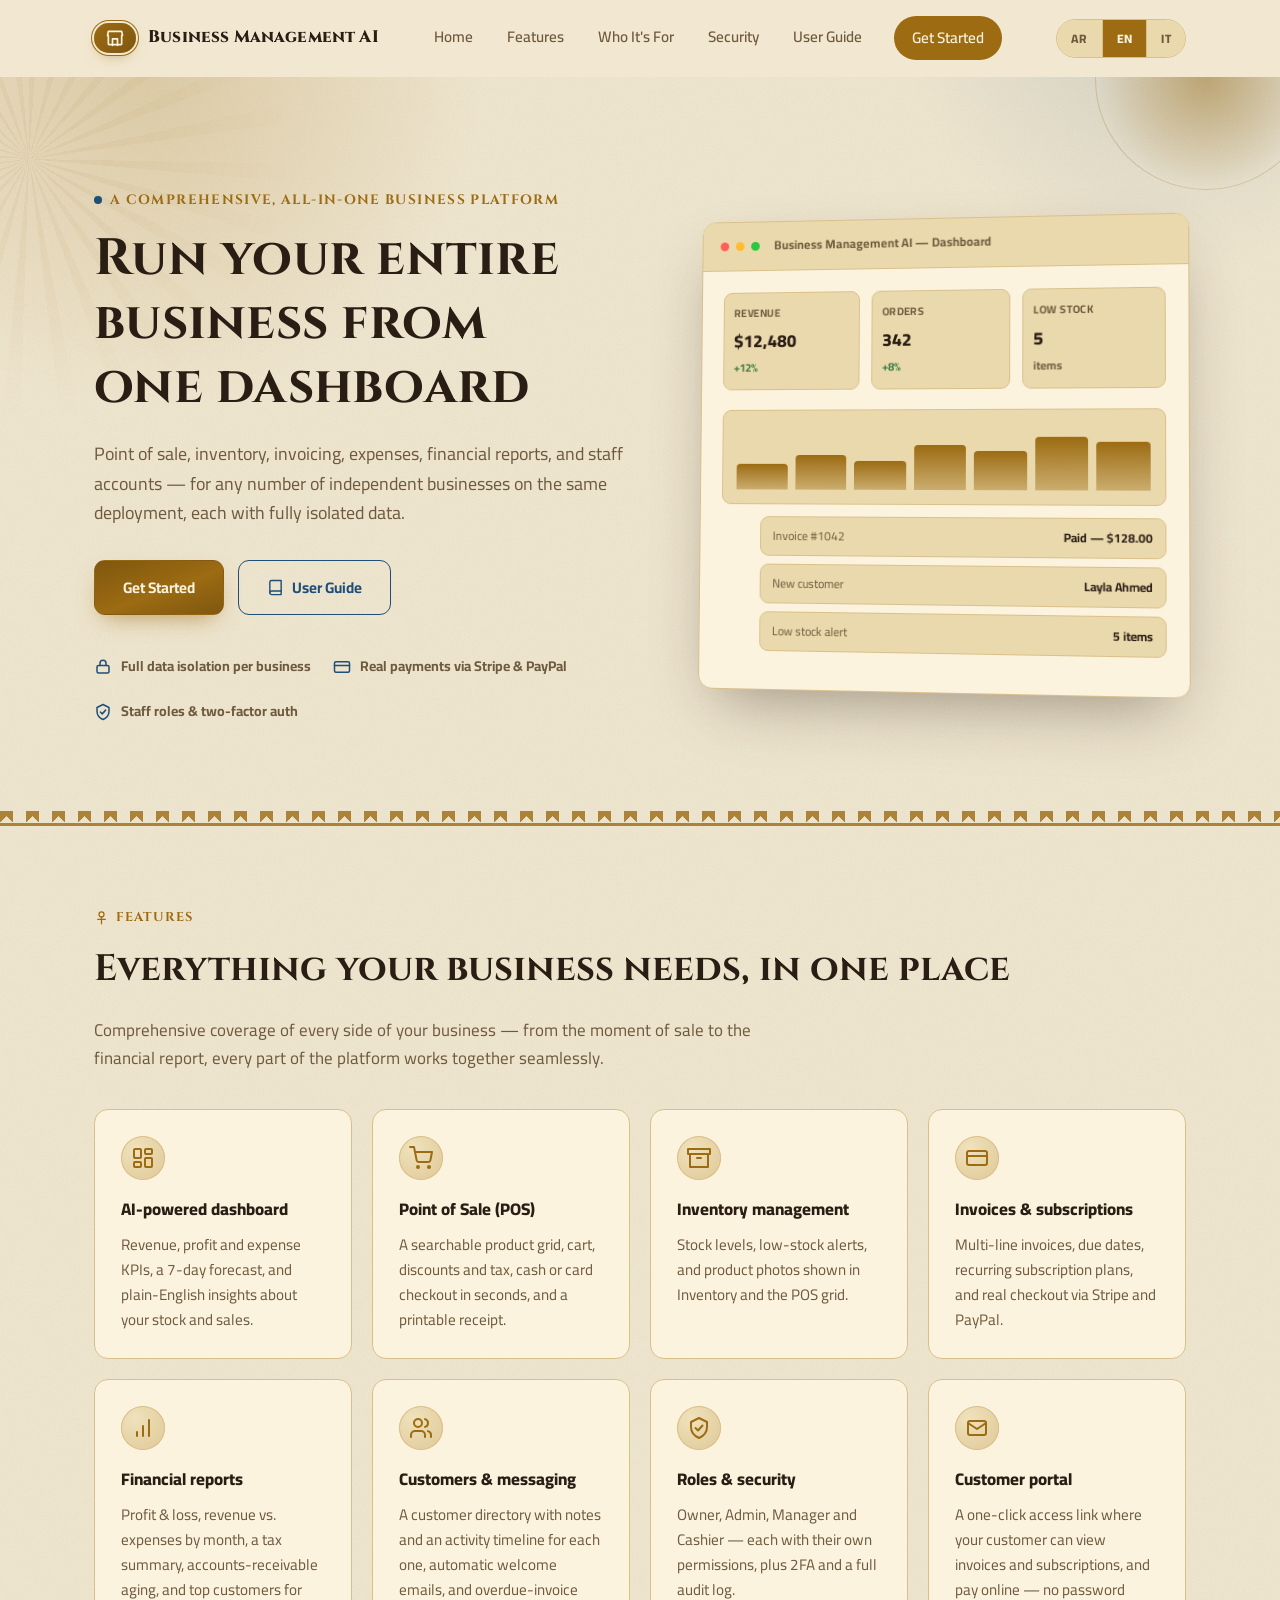
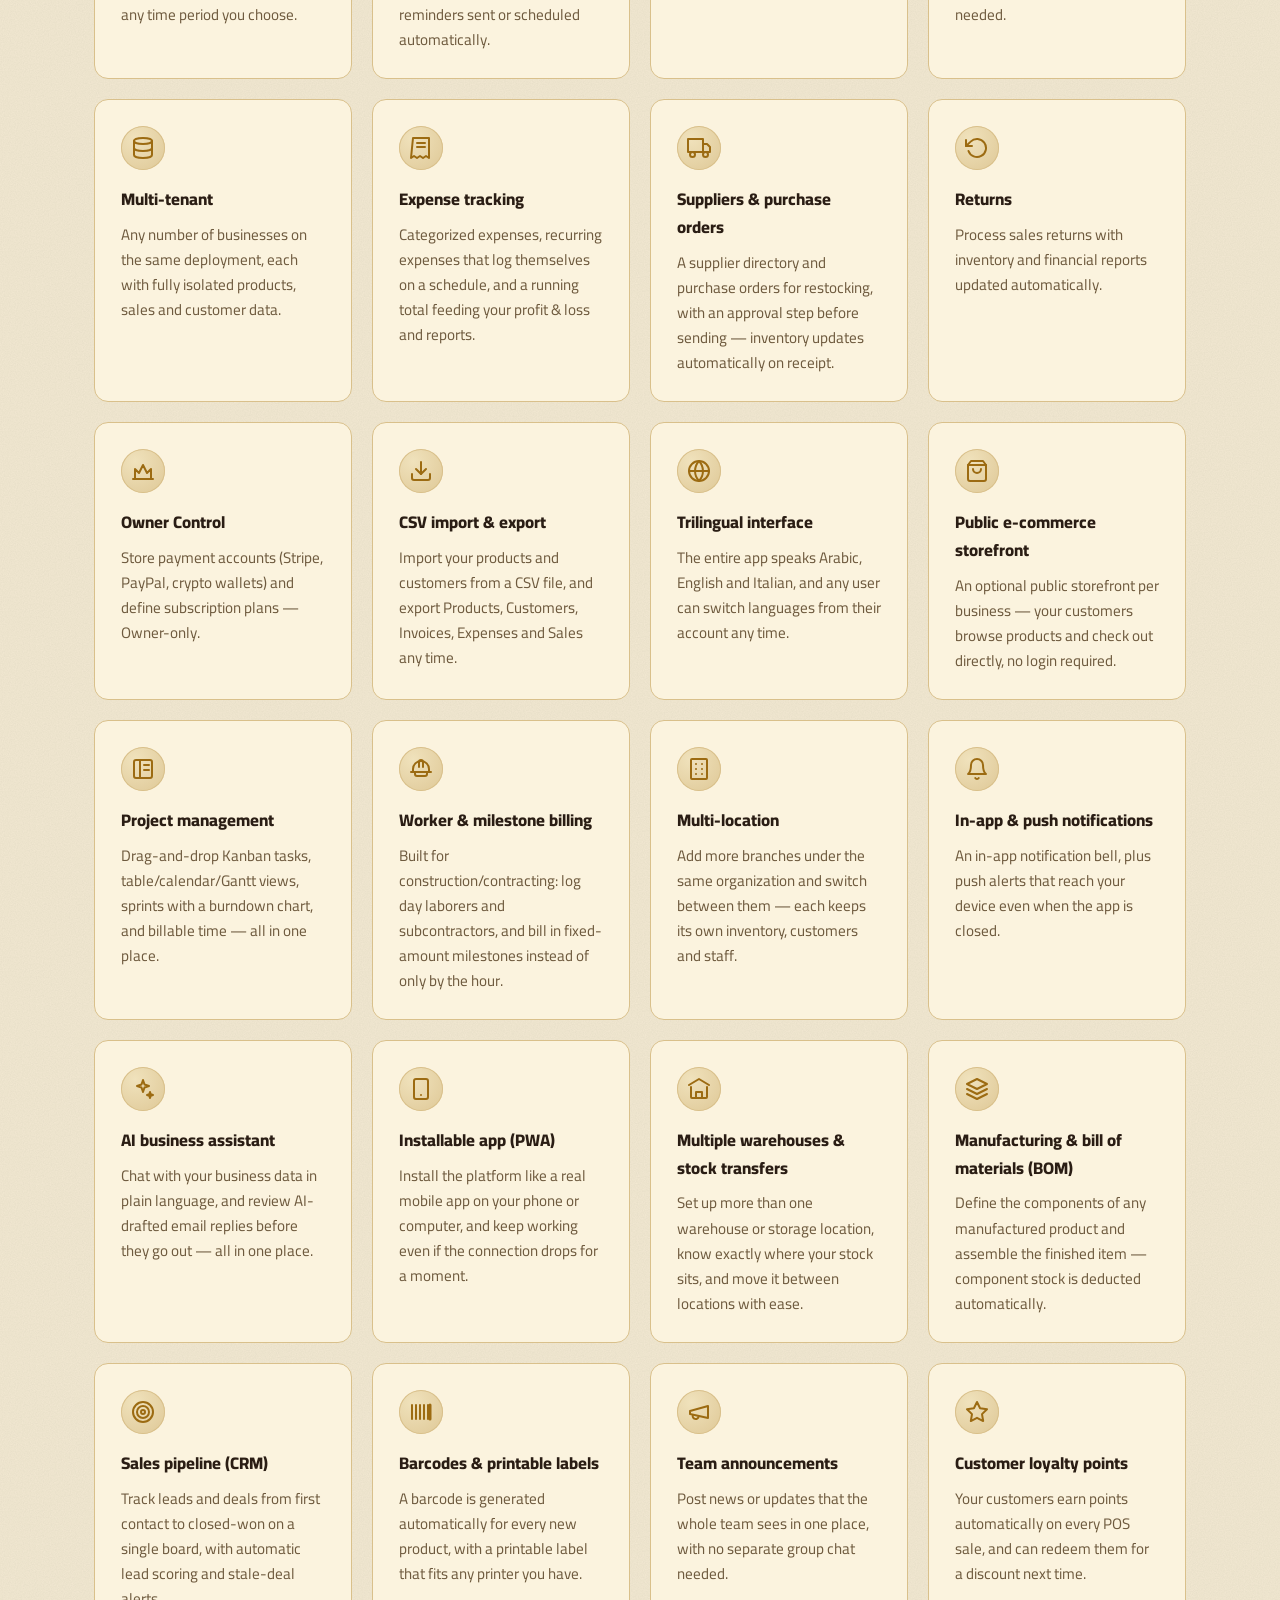
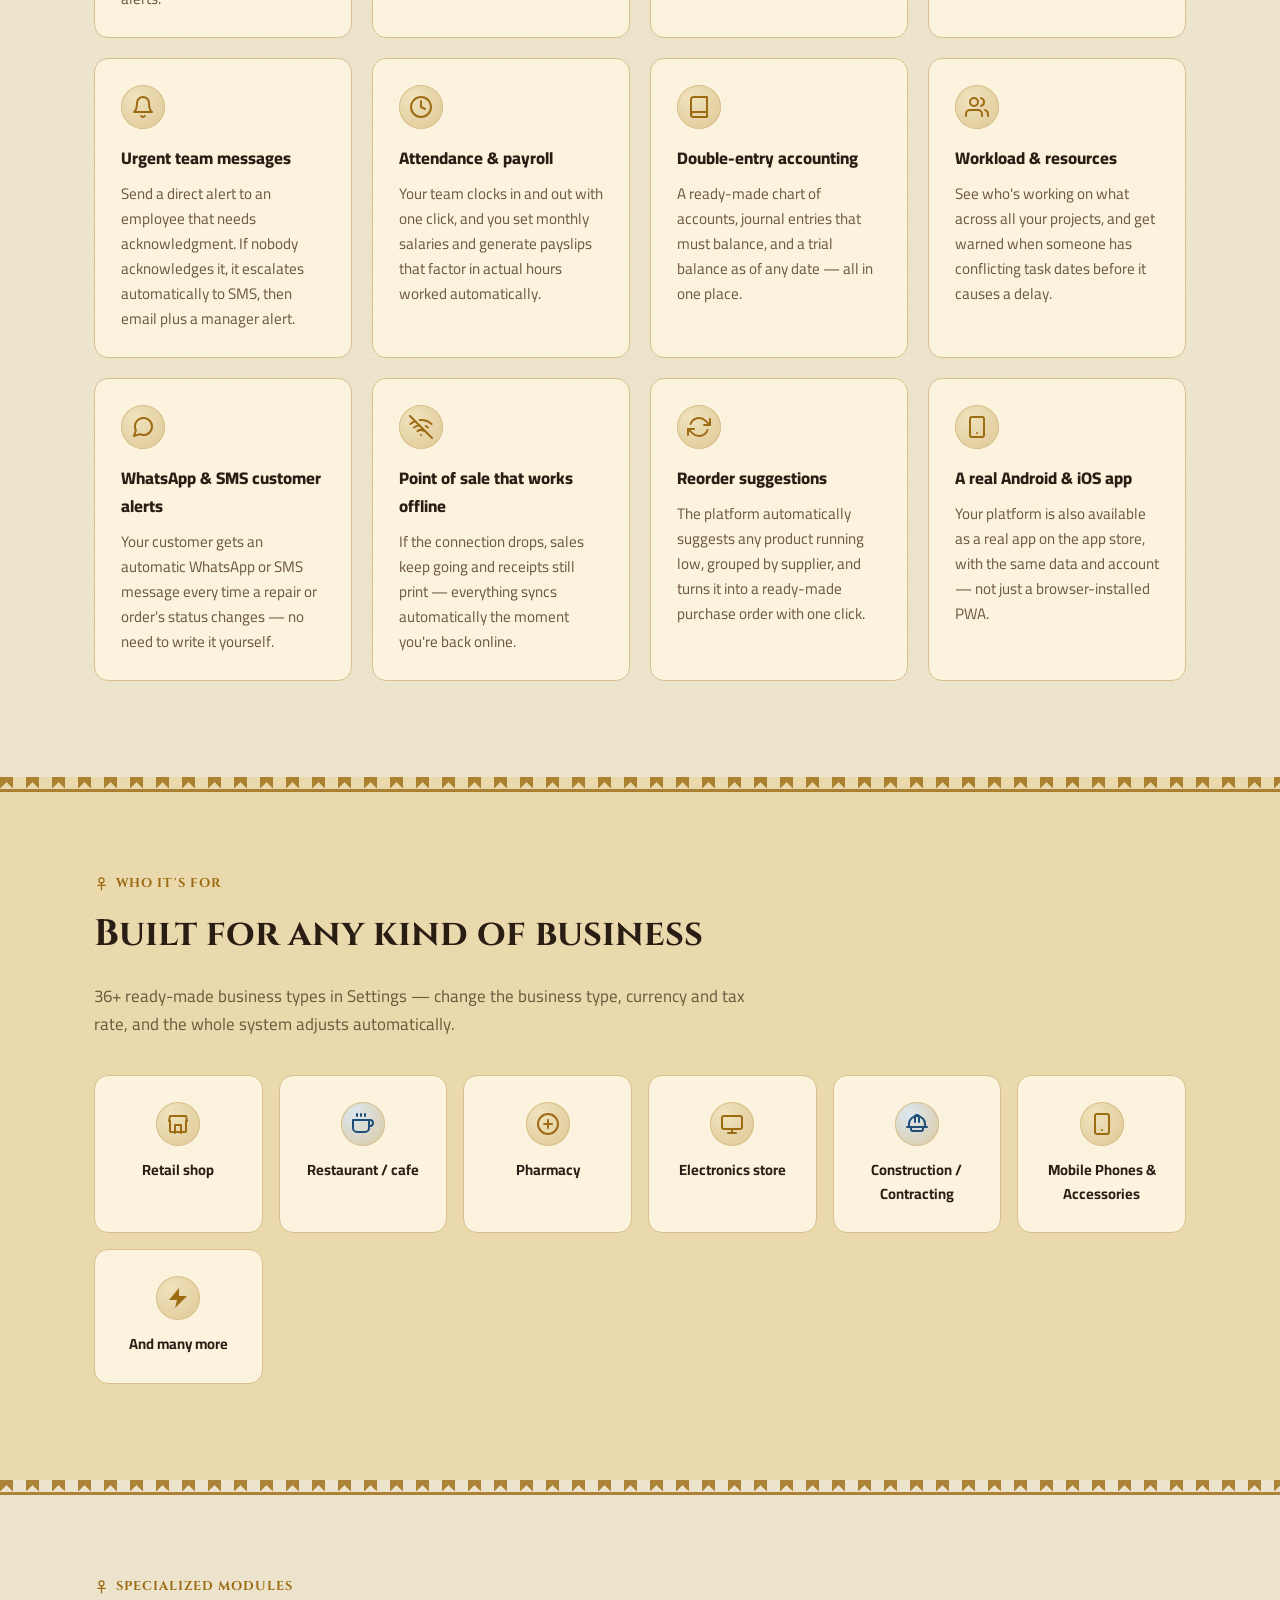
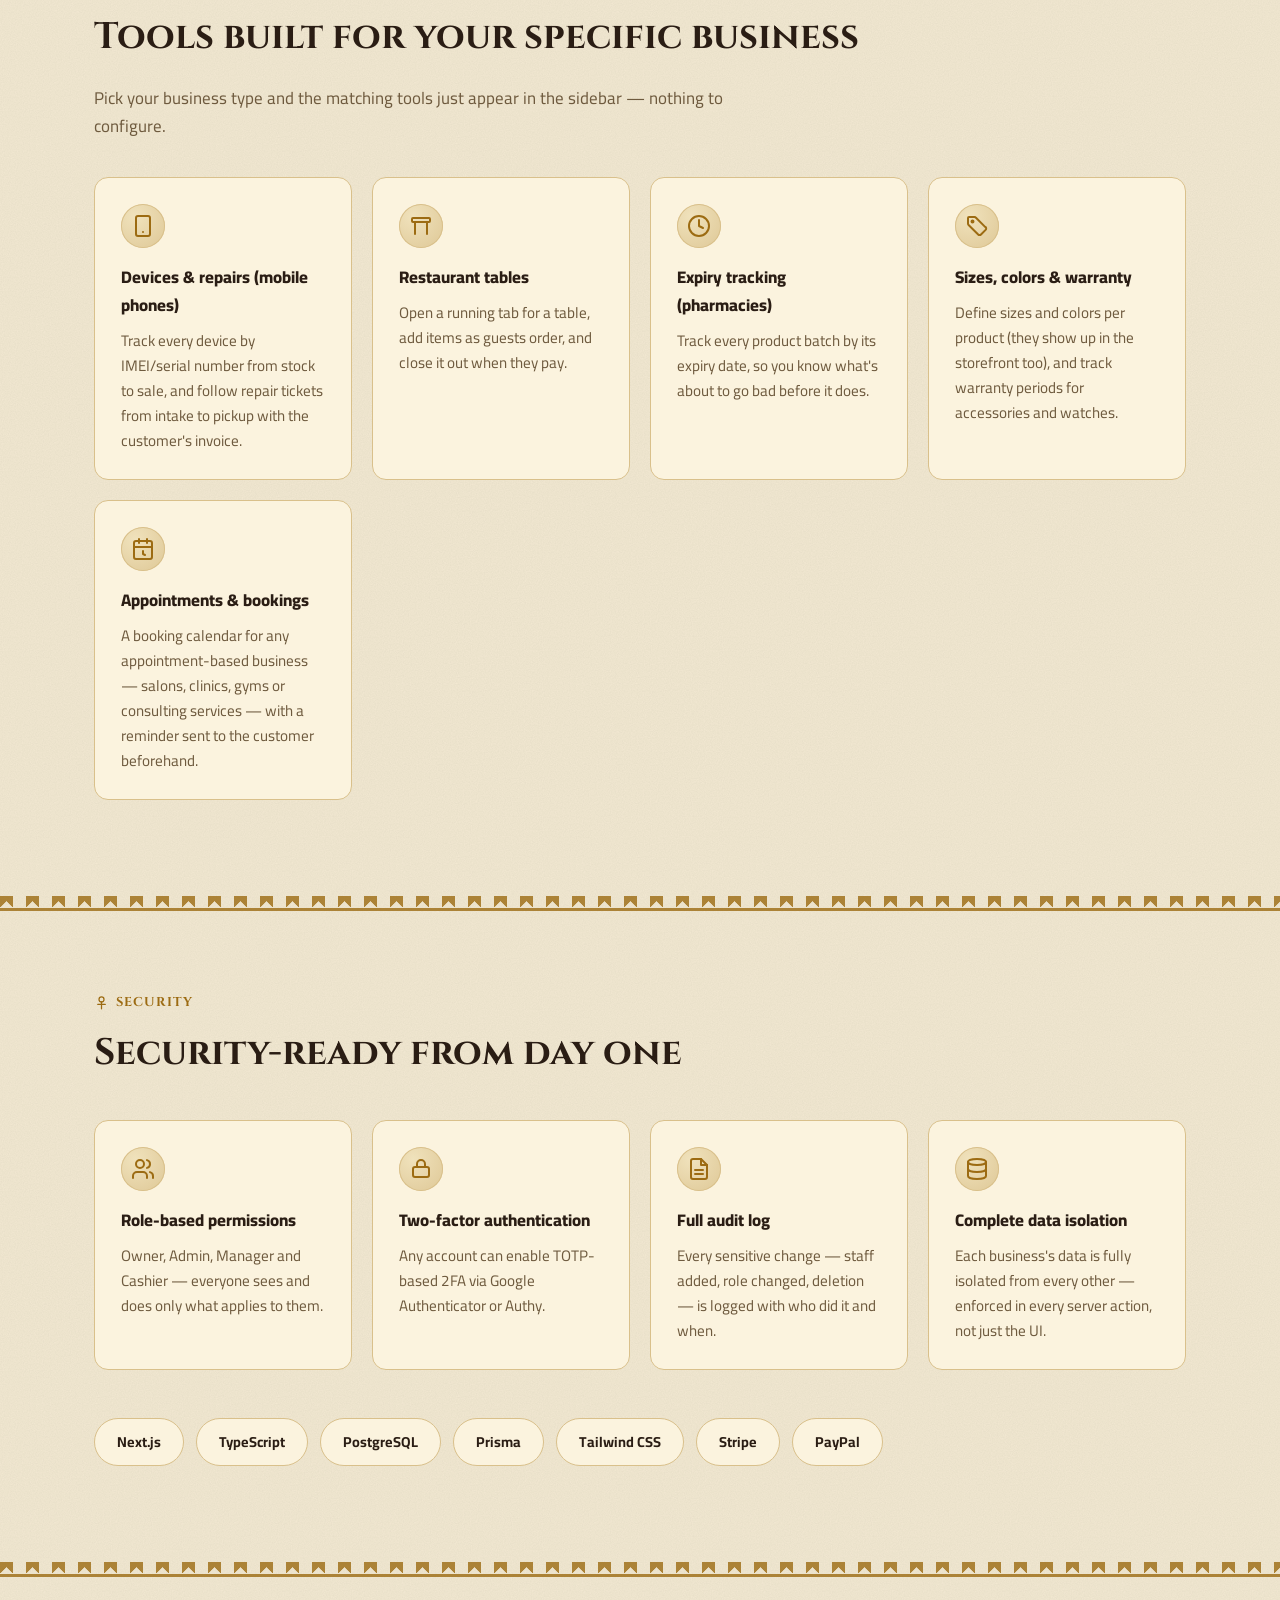
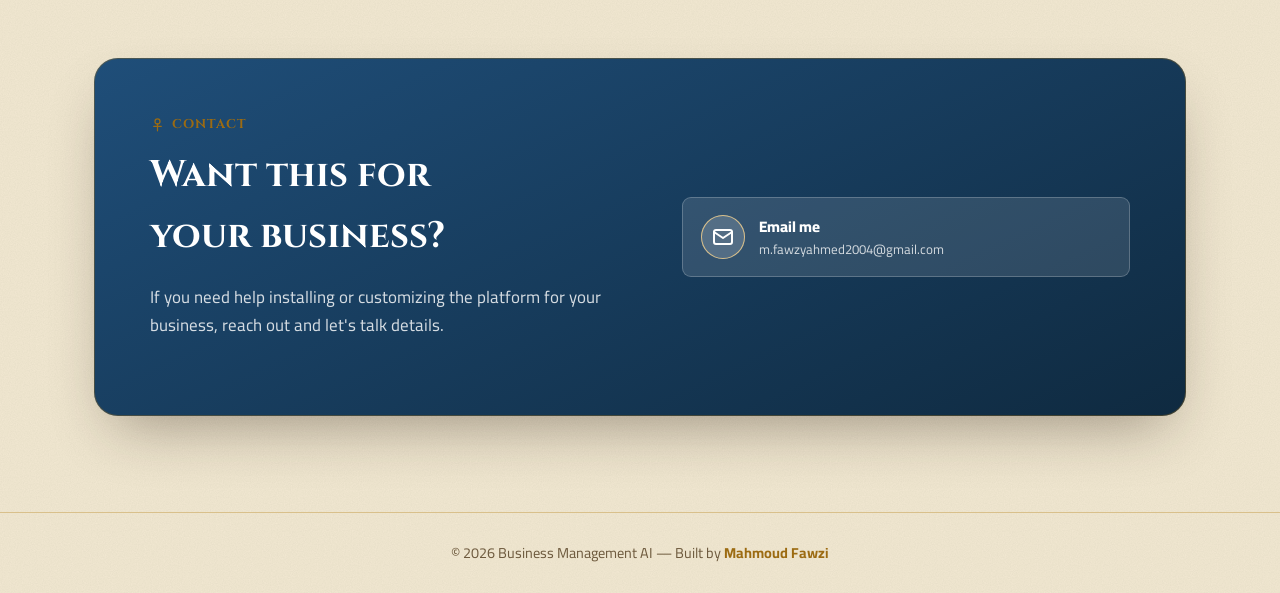
==== business-management-ai-website/index.html @ bcc63d3a "Add full portfolio site Personal job-application portfolio (bilingual AR/EN) with hero, about, educa" ====
<!DOCTYPE html>
<html lang="ar" dir="rtl">
<head>
<meta charset="UTF-8" />
<meta name="viewport" content="width=device-width, initial-scale=1.0" />
<title>Business Management AI — One Platform to Run Your Business</title>
<meta name="description" content="Business Management AI — a multi-tenant platform for small businesses and shops: point of sale, inventory, invoicing, expenses, reports, staff roles, and an AI-generated insights dashboard." />
<meta property="og:title" content="Business Management AI" />
<meta property="og:description" content="One platform to run your entire business — POS, inventory, invoicing, reports and AI insights." />
<meta property="og:type" content="website" />
<link rel="icon" href="data:image/svg+xml,%3Csvg xmlns='http://www.w3.org/2000/svg' viewBox='0 0 100 100'%3E%3Crect width='100' height='100' fill='%23F3E9D2'/%3E%3Ccircle cx='70' cy='26' r='11' fill='%23E6C158'/%3E%3Cpolygon points='50,22 88,82 12,82' fill='%232A1D14'/%3E%3Cpolygon points='50,22 66,82 34,82' fill='none' stroke='%23E6C158' stroke-width='3'/%3E%3C/svg%3E" />
<link rel="preconnect" href="https://fonts.googleapis.com" />
<link rel="preconnect" href="https://fonts.gstatic.com" crossorigin />
<link href="https://fonts.googleapis.com/css2?family=Cairo:wght@400;500;600;700;800;900&family=Cinzel:wght@400;500;600;700;800;900&family=Reem+Kufi:wght@400;500;600;700&display=swap" rel="stylesheet" />
<link rel="stylesheet" href="css/style.css" />
</head>
<body>

<header class="site-header" id="siteHeader">
  <div class="container header-inner">
    <a href="#home" class="brand">
      <span class="brand-mark">
        <svg viewBox="0 0 24 24" fill="none" stroke="currentColor" stroke-width="2" stroke-linecap="round" stroke-linejoin="round" style="width:20px;height:20px"><path d="M3 9l1-5h16l1 5"></path><path d="M4 9v10a1 1 0 0 0 1 1h14a1 1 0 0 0 1-1V9"></path><path d="M9 21V13h6v8"></path></svg>
      </span>
      <span class="brand-name">Business Management AI</span>
    </a>

    <nav class="main-nav" id="mainNav">
      <a href="#home" data-i18n="navHome">الرئيسية</a>
      <a href="#features" data-i18n="navFeatures">المميزات</a>
      <a href="#business-types" data-i18n="navTypes">لمين المنصة</a>
      <a href="#security" data-i18n="navSecurity">الأمان</a>
      <a href="guide.html" data-i18n="navGuide">دليل الاستخدام</a>
      <a href="#contact" class="nav-cta" data-i18n="navGetStarted">ابدأ الآن</a>
    </nav>

    <div class="header-actions">
      <div class="lang-switch" id="langSwitch">
        <button class="lang-btn" data-lang="ar" type="button">AR</button>
        <button class="lang-btn" data-lang="en" type="button">EN</button>
        <button class="lang-btn" data-lang="it" type="button">IT</button>
      </div>
      <button class="nav-toggle" id="navToggle" type="button" aria-label="Toggle menu" aria-expanded="false">
        <span></span><span></span><span></span>
      </button>
    </div>
  </div>
</header>

<main id="home">

  <section class="hero">
    <div class="hero-glow" aria-hidden="true"></div>
    <div class="container hero-inner">
      <div class="hero-text">
        <p class="eyebrow" data-i18n="heroEyebrow">منصة متكاملة لإدارة الأعمال</p>
        <h1 data-i18n="heroTitle">شغّل عملك بالكامل من لوحة تحكم واحدة</h1>
        <p class="hero-sub" data-i18n="heroSub">
          نقاط بيع، مخزون، فواتير، مصروفات، تقارير مالية، وحسابات موظفين — لأي عدد من الأعمال المستقلة على نفس
          النظام، وكل عمل بياناته معزولة تمامًا عن غيره.
        </p>
        <div class="hero-cta">
          <a href="#contact" class="btn btn-primary" data-i18n="heroCtaStart">ابدأ الآن</a>
          <a href="guide.html" class="btn btn-outline">
            <span class="btn-icon"><svg viewBox="0 0 24 24" fill="none" stroke="currentColor" stroke-width="2" stroke-linecap="round" stroke-linejoin="round"><path d="M4 19.5A2.5 2.5 0 0 1 6.5 17H20"></path><path d="M6.5 2H20v20H6.5A2.5 2.5 0 0 1 4 19.5v-15A2.5 2.5 0 0 1 6.5 2z"></path></svg></span>
            <span data-i18n="heroCtaGuide">دليل الاستخدام</span>
          </a>
        </div>

        <ul class="trust-row">
          <li>
            <span class="trust-icon">
              <svg viewBox="0 0 24 24" fill="none" stroke="currentColor" stroke-width="2" stroke-linecap="round" stroke-linejoin="round"><rect x="4" y="10" width="16" height="10" rx="2"></rect><path d="M8 10V7a4 4 0 0 1 8 0v3"></path></svg>
            </span>
            <span data-i18n="trust1">عزل بيانات كامل بين الأعمال</span>
          </li>
          <li>
            <span class="trust-icon">
              <svg viewBox="0 0 24 24" fill="none" stroke="currentColor" stroke-width="2" stroke-linecap="round" stroke-linejoin="round"><rect x="2" y="5" width="20" height="14" rx="2"></rect><line x1="2" y1="10" x2="22" y2="10"></line></svg>
            </span>
            <span data-i18n="trust2">دفع حقيقي عبر Stripe وPayPal</span>
          </li>
          <li>
            <span class="trust-icon">
              <svg viewBox="0 0 24 24" fill="none" stroke="currentColor" stroke-width="2" stroke-linecap="round" stroke-linejoin="round"><path d="M12 2 L20 6 V11 C20 16 16.5 20 12 22 C7.5 20 4 16 4 11 V6 Z"></path><polyline points="8.5 12 11 14.5 15.5 9.5"></polyline></svg>
            </span>
            <span data-i18n="trust3">أدوار موظفين وتحقق بخطوتين</span>
          </li>
        </ul>
      </div>

      <div class="hero-visual" data-reveal>
        <div class="preview-window">
          <div class="preview-titlebar">
            <span class="dot dot-red"></span>
            <span class="dot dot-yellow"></span>
            <span class="dot dot-green"></span>
            <span class="preview-title">Business Management AI — Dashboard</span>
          </div>
          <div class="preview-body">
            <div class="preview-kpis">
              <div class="preview-kpi">
                <span class="kpi-label">Revenue</span>
                <span class="kpi-value">$12,480</span>
                <span class="kpi-delta up">+12%</span>
              </div>
              <div class="preview-kpi">
                <span class="kpi-label">Orders</span>
                <span class="kpi-value">342</span>
                <span class="kpi-delta up">+8%</span>
              </div>
              <div class="preview-kpi">
                <span class="kpi-label">Low Stock</span>
                <span class="kpi-value">5</span>
                <span class="kpi-delta down">items</span>
              </div>
            </div>
            <div class="preview-chart" aria-hidden="true">
              <span style="height:38%"></span>
              <span style="height:52%"></span>
              <span style="height:44%"></span>
              <span style="height:68%"></span>
              <span style="height:58%"></span>
              <span style="height:80%"></span>
              <span style="height:72%"></span>
            </div>
            <ul class="preview-activity" aria-hidden="true">
              <li><span>Invoice #1042</span> <strong>Paid — $128.00</strong></li>
              <li><span>New customer</span> <strong>Layla Ahmed</strong></li>
              <li><span>Low stock alert</span> <strong>5 items</strong></li>
            </ul>
          </div>
        </div>
      </div>
    </div>
  </section>

  <section id="features" class="section">
    <div class="container">
      <p class="section-tag" data-reveal>
        <span class="tag-icon"><svg viewBox="0 0 24 24" fill="none" stroke="currentColor" stroke-width="2" stroke-linecap="round"><circle cx="12" cy="7" r="4"></circle><line x1="12" y1="11" x2="12" y2="22"></line><line x1="6" y1="15" x2="18" y2="15"></line></svg></span>
        <span data-i18n="featuresTag">المميزات</span>
      </p>
      <h2 data-reveal data-i18n="featuresTitle">كل حاجة يحتاجها عملك في مكان واحد</h2>
      <p class="section-lead" data-reveal data-i18n="featuresLead">
        من لحظة البيع لحد التقرير المالي، كل قسم في المنصة مصمم يشتغل مع بعضه بسلاسة.
      </p>

      <div class="services-grid">
        <div class="service-card" data-reveal>
          <span class="card-icon">
            <svg viewBox="0 0 24 24" fill="none" stroke="currentColor" stroke-width="2" stroke-linecap="round" stroke-linejoin="round"><rect x="3" y="3" width="7" height="9" rx="1"></rect><rect x="14" y="3" width="7" height="5" rx="1"></rect><rect x="14" y="12" width="7" height="9" rx="1"></rect><rect x="3" y="16" width="7" height="5" rx="1"></rect></svg>
          </span>
          <h3 data-i18n="feature1Title">لوحة تحكم بالذكاء الاصطناعي</h3>
          <p data-i18n="feature1Text">مؤشرات الإيرادات والربح والمصروفات، توقّع إيراد 7 أيام، ورؤى بلغة بسيطة عن مخزونك ومبيعاتك.</p>
        </div>
        <div class="service-card" data-reveal>
          <span class="card-icon">
            <svg viewBox="0 0 24 24" fill="none" stroke="currentColor" stroke-width="2" stroke-linecap="round" stroke-linejoin="round"><circle cx="9" cy="21" r="1"></circle><circle cx="20" cy="21" r="1"></circle><path d="M1 1h4l2.68 13.39a2 2 0 0 0 2 1.61h9.72a2 2 0 0 0 2-1.61L23 6H6"></path></svg>
          </span>
          <h3 data-i18n="feature2Title">نقاط البيع (POS)</h3>
          <p data-i18n="feature2Text">شبكة منتجات قابلة للبحث، عربة، خصومات وضرائب، دفع كاش أو بطاقة في ثواني، وإيصال قابل للطباعة.</p>
        </div>
        <div class="service-card" data-reveal>
          <span class="card-icon">
            <svg viewBox="0 0 24 24" fill="none" stroke="currentColor" stroke-width="2" stroke-linecap="round" stroke-linejoin="round"><path d="M21 8V21H3V8"></path><path d="M1 3h22v5H1z"></path><line x1="10" y1="12" x2="14" y2="12"></line></svg>
          </span>
          <h3 data-i18n="feature3Title">إدارة المخزون</h3>
          <p data-i18n="feature3Text">مستويات المخزون، تنبيهات النقص، وصور المنتجات ظاهرة في المخزون ونقطة البيع.</p>
        </div>
        <div class="service-card" data-reveal>
          <span class="card-icon">
            <svg viewBox="0 0 24 24" fill="none" stroke="currentColor" stroke-width="2" stroke-linecap="round" stroke-linejoin="round"><rect x="2" y="5" width="20" height="14" rx="2"></rect><line x1="2" y1="10" x2="22" y2="10"></line></svg>
          </span>
          <h3 data-i18n="feature4Title">الفواتير والاشتراكات</h3>
          <p data-i18n="feature4Text">فواتير متعددة البنود، تواريخ استحقاق، خطط اشتراك دورية، ودفع حقيقي عبر Stripe وPayPal.</p>
        </div>
        <div class="service-card" data-reveal>
          <span class="card-icon">
            <svg viewBox="0 0 24 24" fill="none" stroke="currentColor" stroke-width="2" stroke-linecap="round" stroke-linejoin="round"><line x1="12" y1="20" x2="12" y2="10"></line><line x1="18" y1="20" x2="18" y2="4"></line><line x1="6" y1="20" x2="6" y2="16"></line></svg>
          </span>
          <h3 data-i18n="feature5Title">تقارير مالية</h3>
          <p data-i18n="feature5Text">قائمة دخل، الإيرادات مقابل المصروفات شهريًا، ملخص الضرائب، أعمار الفواتير المستحقة، وأفضل العملاء لأي فترة زمنية تختارها.</p>
        </div>
        <div class="service-card" data-reveal>
          <span class="card-icon">
            <svg viewBox="0 0 24 24" fill="none" stroke="currentColor" stroke-width="2" stroke-linecap="round" stroke-linejoin="round"><path d="M16 21v-2a4 4 0 0 0-4-4H6a4 4 0 0 0-4 4v2"></path><circle cx="9" cy="7" r="4"></circle><path d="M22 21v-2a4 4 0 0 0-3-3.87"></path><path d="M16 3.13a4 4 0 0 1 0 7.75"></path></svg>
          </span>
          <h3 data-i18n="feature6Title">العملاء والمراسلة</h3>
          <p data-i18n="feature6Text">دليل عملاء بملاحظات وسجل تعاملات لكل واحد، إيميل ترحيب تلقائي، وتذكير بالفواتير المتأخرة يتبعت أو يتجدول تلقائيًا.</p>
        </div>
        <div class="service-card" data-reveal>
          <span class="card-icon">
            <svg viewBox="0 0 24 24" fill="none" stroke="currentColor" stroke-width="2" stroke-linecap="round" stroke-linejoin="round"><path d="M12 2 L20 6 V11 C20 16 16.5 20 12 22 C7.5 20 4 16 4 11 V6 Z"></path><polyline points="8.5 12 11 14.5 15.5 9.5"></polyline></svg>
          </span>
          <h3 data-i18n="feature7Title">أدوار وأمان</h3>
          <p data-i18n="feature7Text">مالك، مدير عام، مدير، وكاشير — كل دور بصلاحياته، مع تحقق بخطوتين وسجل تدقيق كامل.</p>
        </div>
        <div class="service-card" data-reveal>
          <span class="card-icon">
            <svg viewBox="0 0 24 24" fill="none" stroke="currentColor" stroke-width="2" stroke-linecap="round" stroke-linejoin="round"><rect x="3" y="5" width="18" height="14" rx="2"></rect><polyline points="3 7 12 13 21 7"></polyline></svg>
          </span>
          <h3 data-i18n="feature8Title">بوابة العملاء</h3>
          <p data-i18n="feature8Text">رابط دخول بلمسة واحدة يشوف بيه عميلك فواتيره واشتراكاته، ويدفع أونلاين من غير باسورد.</p>
        </div>
        <div class="service-card" data-reveal>
          <span class="card-icon">
            <svg viewBox="0 0 24 24" fill="none" stroke="currentColor" stroke-width="2" stroke-linecap="round" stroke-linejoin="round"><ellipse cx="12" cy="5" rx="9" ry="3"></ellipse><path d="M3 5v14c0 1.66 4 3 9 3s9-1.34 9-3V5"></path><path d="M3 12c0 1.66 4 3 9 3s9-1.34 9-3"></path></svg>
          </span>
          <h3 data-i18n="feature9Title">متعدد الأعمال</h3>
          <p data-i18n="feature9Text">أي عدد من الأعمال على نفس النظام، وكل بيانات منتجات ومبيعات وعملاء معزولة بالكامل.</p>
        </div>
        <div class="service-card" data-reveal>
          <span class="card-icon">
            <svg viewBox="0 0 24 24" fill="none" stroke="currentColor" stroke-width="2" stroke-linecap="round" stroke-linejoin="round"><path d="M4 2h16v20l-3-2-3 2-3-2-3 2-3-2-3 2z"></path><line x1="8" y1="7" x2="16" y2="7"></line><line x1="8" y1="11" x2="16" y2="11"></line></svg>
          </span>
          <h3 data-i18n="feature10Title">تتبع المصروفات</h3>
          <p data-i18n="feature10Text">تصنيف كل مصروف، مصروفات متكررة تتسجل تلقائيًا كل فترة، وإجمالي يتغذّى منه قائمة الدخل والتقارير.</p>
        </div>
        <div class="service-card" data-reveal>
          <span class="card-icon">
            <svg viewBox="0 0 24 24" fill="none" stroke="currentColor" stroke-width="2" stroke-linecap="round" stroke-linejoin="round"><rect x="1" y="3" width="15" height="13"></rect><polygon points="16 8 20 8 23 11 23 16 16 16 16 8"></polygon><circle cx="5.5" cy="18.5" r="2.5"></circle><circle cx="18.5" cy="18.5" r="2.5"></circle></svg>
          </span>
          <h3 data-i18n="feature11Title">الموردين وأوامر الشراء</h3>
          <p data-i18n="feature11Text">دليل موردين وأوامر شراء لإعادة التخزين بخطوة موافقة قبل الإرسال، والمخزون يتحدّث تلقائيًا عند الاستلام.</p>
        </div>
        <div class="service-card" data-reveal>
          <span class="card-icon">
            <svg viewBox="0 0 24 24" fill="none" stroke="currentColor" stroke-width="2" stroke-linecap="round" stroke-linejoin="round"><polyline points="1 4 1 10 7 10"></polyline><path d="M3.51 15a9 9 0 1 0 2.13-9.36L1 10"></path></svg>
          </span>
          <h3 data-i18n="feature12Title">المرتجعات</h3>
          <p data-i18n="feature12Text">معالجة مرتجعات المبيعات مع تحديث المخزون والتقارير المالية تلقائيًا.</p>
        </div>
        <div class="service-card" data-reveal>
          <span class="card-icon">
            <svg viewBox="0 0 24 24" fill="none" stroke="currentColor" stroke-width="2" stroke-linecap="round" stroke-linejoin="round"><path d="M2 20h20"></path><path d="M4 20V10l4 4 4-8 4 8 4-4v10"></path></svg>
          </span>
          <h3 data-i18n="feature13Title">لوحة تحكم المالك</h3>
          <p data-i18n="feature13Text">حفظ حسابات الدفع (Stripe، PayPal، محافظ كريبتو) وتعريف خطط الاشتراك — بصلاحية المالك فقط.</p>
        </div>
        <div class="service-card" data-reveal>
          <span class="card-icon">
            <svg viewBox="0 0 24 24" fill="none" stroke="currentColor" stroke-width="2" stroke-linecap="round" stroke-linejoin="round"><path d="M21 15v4a2 2 0 0 1-2 2H5a2 2 0 0 1-2-2v-4"></path><polyline points="7 10 12 15 17 10"></polyline><line x1="12" y1="15" x2="12" y2="3"></line></svg>
          </span>
          <h3 data-i18n="feature14Title">استيراد وتصدير CSV</h3>
          <p data-i18n="feature14Text">استورد منتجاتك وعملاءك من ملف CSV، وصدّر المنتجات والعملاء والفواتير والمصروفات والمبيعات في أي وقت.</p>
        </div>
        <div class="service-card" data-reveal>
          <span class="card-icon">
            <svg viewBox="0 0 24 24" fill="none" stroke="currentColor" stroke-width="2" stroke-linecap="round" stroke-linejoin="round"><circle cx="12" cy="12" r="10"></circle><line x1="2" y1="12" x2="22" y2="12"></line><path d="M12 2a15.3 15.3 0 0 1 4 10 15.3 15.3 0 0 1-4 10 15.3 15.3 0 0 1-4-10 15.3 15.3 0 0 1 4-10z"></path></svg>
          </span>
          <h3 data-i18n="feature15Title">واجهة ثنائية اللغة</h3>
          <p data-i18n="feature15Text">التطبيق بالكامل بالعربي والإنجليزي، وأي مستخدم يبدّل اللغة من حسابه في أي وقت.</p>
        </div>
        <div class="service-card" data-reveal>
          <span class="card-icon">
            <svg viewBox="0 0 24 24" fill="none" stroke="currentColor" stroke-width="2" stroke-linecap="round" stroke-linejoin="round"><path d="M6 2L3 6v14a2 2 0 0 0 2 2h14a2 2 0 0 0 2-2V6l-3-4z"></path><line x1="3" y1="6" x2="21" y2="6"></line><path d="M16 10a4 4 0 0 1-8 0"></path></svg>
          </span>
          <h3 data-i18n="feature16Title">متجر إلكتروني عام</h3>
          <p data-i18n="feature16Text">متجر عام اختياري لكل عمل — عملاؤك يتصفحوا المنتجات ويشتروا مباشرة من غير أي تسجيل دخول.</p>
        </div>
        <div class="service-card" data-reveal>
          <span class="card-icon">
            <svg viewBox="0 0 24 24" fill="none" stroke="currentColor" stroke-width="2" stroke-linecap="round" stroke-linejoin="round"><rect x="3" y="3" width="18" height="18" rx="2"></rect><line x1="9" y1="3" x2="9" y2="21"></line><line x1="13" y1="8" x2="18" y2="8"></line><line x1="13" y1="13" x2="18" y2="13"></line></svg>
          </span>
          <h3 data-i18n="feature17Title">إدارة المشاريع</h3>
          <p data-i18n="feature17Text">مهام بلوحة Kanban قابلة للسحب، عروض جدول وتقويم وGantt، سبرنتات بمخطط burndown، والوقت القابل للفوترة — كله في مكان واحد.</p>
        </div>
        <div class="service-card" data-reveal>
          <span class="card-icon">
            <svg viewBox="0 0 24 24" fill="none" stroke="currentColor" stroke-width="2" stroke-linecap="round" stroke-linejoin="round"><path d="M10 10V5a2 2 0 1 1 4 0v5"></path><path d="M4 15v-3a8 8 0 0 1 16 0v3"></path><path d="M2 15h20"></path><path d="M18 15v2a2 2 0 0 1-2 2H8a2 2 0 0 1-2-2v-2"></path></svg>
          </span>
          <h3 data-i18n="feature18Title">عمالة وفوترة بالمراحل</h3>
          <p data-i18n="feature18Text">لنشاط المقاولات: سجّل العمالة اليومية والمقاولين من الباطن، وفوتر على مراحل ثابتة بدل الساعة بس.</p>
        </div>
        <div class="service-card" data-reveal>
          <span class="card-icon">
            <svg viewBox="0 0 24 24" fill="none" stroke="currentColor" stroke-width="2" stroke-linecap="round" stroke-linejoin="round"><rect x="4" y="2" width="16" height="20" rx="1"></rect><line x1="9" y1="7" x2="9" y2="7.01"></line><line x1="15" y1="7" x2="15" y2="7.01"></line><line x1="9" y1="12" x2="9" y2="12.01"></line><line x1="15" y1="12" x2="15" y2="12.01"></line><line x1="9" y1="17" x2="9" y2="17.01"></line><line x1="15" y1="17" x2="15" y2="17.01"></line></svg>
          </span>
          <h3 data-i18n="feature19Title">تعدد الفروع</h3>
          <p data-i18n="feature19Text">ضيف فروع تانية لنفس المنشأة وبدّل بينهم — كل فرع بمخزونه وعملائه وموظفينه الخاصين بيه.</p>
        </div>
        <div class="service-card" data-reveal>
          <span class="card-icon">
            <svg viewBox="0 0 24 24" fill="none" stroke="currentColor" stroke-width="2" stroke-linecap="round" stroke-linejoin="round"><path d="M18 8A6 6 0 0 0 6 8c0 7-3 9-3 9h18s-3-2-3-9"></path><path d="M13.73 21a2 2 0 0 1-3.46 0"></path></svg>
          </span>
          <h3 data-i18n="feature20Title">تنبيهات داخل التطبيق وPush</h3>
          <p data-i18n="feature20Text">جرس إشعارات داخل التطبيق، مع تنبيهات Push توصلك على جهازك حتى لو التطبيق مقفول.</p>
        </div>
        <div class="service-card" data-reveal>
          <span class="card-icon">
            <svg viewBox="0 0 24 24" fill="none" stroke="currentColor" stroke-width="2" stroke-linecap="round" stroke-linejoin="round"><path d="M12 3l1.5 4.5L18 9l-4.5 1.5L12 15l-1.5-4.5L6 9l4.5-1.5z"></path><path d="M19 15l0.75 2.25L22 18l-2.25 0.75L19 21l-0.75-2.25L16 18l2.25-0.75z"></path></svg>
          </span>
          <h3 data-i18n="feature21Title">مساعد ذكاء اصطناعي لعملك</h3>
          <p data-i18n="feature21Text">اتكلم مع بيانات عملك بلغة طبيعية، وراجع ردود إيميل مقترحة تلقائيًا من الذكاء الاصطناعي قبل ما تتبعت — كله في مكان واحد.</p>
        </div>
        <div class="service-card" data-reveal>
          <span class="card-icon">
            <svg viewBox="0 0 24 24" fill="none" stroke="currentColor" stroke-width="2" stroke-linecap="round" stroke-linejoin="round"><rect x="5" y="2" width="14" height="20" rx="2"></rect><line x1="12" y1="18" x2="12" y2="18.01"></line></svg>
          </span>
          <h3 data-i18n="feature22Title">تطبيق قابل للتنصيب</h3>
          <p data-i18n="feature22Text">نصّب المنصة زي تطبيق موبايل حقيقي على جوالك أو جهازك، ويفضل شغال حتى لو النت وقع لحظيًا.</p>
        </div>
        <div class="service-card" data-reveal>
          <span class="card-icon">
            <svg viewBox="0 0 24 24" fill="none" stroke="currentColor" stroke-width="2" stroke-linecap="round" stroke-linejoin="round"><path d="M2 8l10-6 10 6"></path><path d="M4 10v10a1 1 0 0 0 1 1h14a1 1 0 0 0 1-1V10"></path><path d="M9 21v-6h6v6"></path></svg>
          </span>
          <h3 data-i18n="feature23Title">مخازن متعددة ونقل مخزون</h3>
          <p data-i18n="feature23Text">حدد أكتر من مخزن أو موقع تخزين، واعرف مخزونك محطوط فين بالظبط، وانقله بين المخازن بسهولة.</p>
        </div>
        <div class="service-card" data-reveal>
          <span class="card-icon">
            <svg viewBox="0 0 24 24" fill="none" stroke="currentColor" stroke-width="2" stroke-linecap="round" stroke-linejoin="round"><polygon points="12 2 2 7 12 12 22 7 12 2"></polygon><polyline points="2 17 12 22 22 17"></polyline><polyline points="2 12 12 17 22 12"></polyline></svg>
          </span>
          <h3 data-i18n="feature24Title">تصنيع وقوائم مواد (BOM)</h3>
          <p data-i18n="feature24Text">عرّف مكونات أي منتج مصنّع، واعمل تجميع للمنتج النهائي — المخزون بتاع المكونات بيتخصم أوتوماتيك.</p>
        </div>
        <div class="service-card" data-reveal>
          <span class="card-icon">
            <svg viewBox="0 0 24 24" fill="none" stroke="currentColor" stroke-width="2" stroke-linecap="round" stroke-linejoin="round"><circle cx="12" cy="12" r="10"></circle><circle cx="12" cy="12" r="6"></circle><circle cx="12" cy="12" r="2"></circle></svg>
          </span>
          <h3 data-i18n="feature25Title">متابعة فرص البيع (CRM)</h3>
          <p data-i18n="feature25Text">تابع العملاء المحتملين والفرص من أول تواصل لحد إقفال الصفقة على لوحة واحدة، بنقاط أهمية تلقائية وتنبيه للفرص الراكدة.</p>
        </div>
        <div class="service-card" data-reveal>
          <span class="card-icon">
            <svg viewBox="0 0 24 24" fill="none" stroke="currentColor" stroke-width="2" stroke-linecap="round"><line x1="3" y1="5" x2="3" y2="19"></line><line x1="7" y1="5" x2="7" y2="19"></line><line x1="11" y1="5" x2="11" y2="19"></line><line x1="15" y1="5" x2="15" y2="19"></line><line x1="19" y1="5" x2="19" y2="19"></line><line x1="21" y1="5" x2="21" y2="19" stroke-width="3"></line></svg>
          </span>
          <h3 data-i18n="feature26Title">باركود وملصقات قابلة للطباعة</h3>
          <p data-i18n="feature26Text">باركود بيتولّد أوتوماتيك لكل منتج جديد، وملصق قابل للطباعة يتظبط مع أي طابعة عندك.</p>
        </div>
        <div class="service-card" data-reveal>
          <span class="card-icon">
            <svg viewBox="0 0 24 24" fill="none" stroke="currentColor" stroke-width="2" stroke-linecap="round" stroke-linejoin="round"><path d="M3 11l18-5v12L3 14v-3z"></path><path d="M11.6 16.8a3 3 0 1 1-5.8-1.6"></path></svg>
          </span>
          <h3 data-i18n="feature27Title">إعلانات للفريق</h3>
          <p data-i18n="feature27Text">ابعت خبر أو تحديث لكل الفريق يشوفوه في مكان واحد، من غير ما تحتاج جروب واتساب منفصل.</p>
        </div>
        <div class="service-card" data-reveal>
          <span class="card-icon">
            <svg viewBox="0 0 24 24" fill="none" stroke="currentColor" stroke-width="2" stroke-linecap="round" stroke-linejoin="round"><polygon points="12 2 15.09 8.26 22 9.27 17 14.14 18.18 21.02 12 17.77 5.82 21.02 7 14.14 2 9.27 8.91 8.26 12 2"></polygon></svg>
          </span>
          <h3 data-i18n="feature28Title">نقاط ولاء للعملاء</h3>
          <p data-i18n="feature28Text">عميلك يكسب نقاط تلقائيًا مع كل عملية بيع في نقطة البيع، ويقدر يستبدلها بخصم في المرة الجاية.</p>
        </div>
        <div class="service-card" data-reveal>
          <span class="card-icon">
            <svg viewBox="0 0 24 24" fill="none" stroke="currentColor" stroke-width="2" stroke-linecap="round" stroke-linejoin="round"><path d="M18 8A6 6 0 0 0 6 8c0 7-3 9-3 9h18s-3-2-3-9"></path><path d="M13.73 21a2 2 0 0 1-3.46 0"></path></svg>
          </span>
          <h3 data-i18n="feature29Title">رسائل فريق عاجلة</h3>
          <p data-i18n="feature29Text">ابعت تنبيه مباشر لموظف يحتاج تأكيد استلام، ولو محدش أكّده هيتصعّد أوتوماتيك لـ SMS ثم إيميل وتنبيه للمدير.</p>
        </div>
        <div class="service-card" data-reveal>
          <span class="card-icon">
            <svg viewBox="0 0 24 24" fill="none" stroke="currentColor" stroke-width="2" stroke-linecap="round" stroke-linejoin="round"><circle cx="12" cy="12" r="10"></circle><polyline points="12 6 12 12 16 14"></polyline></svg>
          </span>
          <h3 data-i18n="feature30Title">الحضور والرواتب</h3>
          <p data-i18n="feature30Text">سجّل حضور وانصراف فريقك بضغطة، وحدد رواتبهم الشهرية وأنشئ كشوف رواتب تحسب الساعات الفعلية أوتوماتيك.</p>
        </div>
        <div class="service-card" data-reveal>
          <span class="card-icon">
            <svg viewBox="0 0 24 24" fill="none" stroke="currentColor" stroke-width="2" stroke-linecap="round" stroke-linejoin="round"><path d="M4 19.5A2.5 2.5 0 0 1 6.5 17H20"></path><path d="M6.5 2H20v20H6.5A2.5 2.5 0 0 1 4 19.5v-15A2.5 2.5 0 0 1 6.5 2z"></path></svg>
          </span>
          <h3 data-i18n="feature31Title">محاسبة بالقيد المزدوج</h3>
          <p data-i18n="feature31Text">شجرة حسابات جاهزة، قيود يومية متوازنة إجباريًا، وميزان مراجعة بتاريخ أي لحظة — كله في مكان واحد.</p>
        </div>
        <div class="service-card" data-reveal>
          <span class="card-icon">
            <svg viewBox="0 0 24 24" fill="none" stroke="currentColor" stroke-width="2" stroke-linecap="round" stroke-linejoin="round"><path d="M17 21v-2a4 4 0 0 0-4-4H5a4 4 0 0 0-4 4v2"></path><circle cx="9" cy="7" r="4"></circle><path d="M23 21v-2a4 4 0 0 0-3-3.87"></path><path d="M16 3.13a4 4 0 0 1 0 7.75"></path></svg>
          </span>
          <h3 data-i18n="feature32Title">توزيع المهام والموارد</h3>
          <p data-i18n="feature32Text">شوف مين شغال على إيه في كل مشاريعك، والنظام بينبّهك لو حد عنده مهام بتواريخ متعارضة قبل ما تسبب تأخير.</p>
        </div>
        <div class="service-card" data-reveal>
          <span class="card-icon">
            <svg viewBox="0 0 24 24" fill="none" stroke="currentColor" stroke-width="2" stroke-linecap="round" stroke-linejoin="round"><path d="M21 11.5a8.38 8.38 0 0 1-.9 3.8 8.5 8.5 0 0 1-7.6 4.7 8.38 8.38 0 0 1-3.8-.9L3 21l1.9-5.7a8.38 8.38 0 0 1-.9-3.8 8.5 8.5 0 0 1 4.7-7.6 8.38 8.38 0 0 1 3.8-.9h.5a8.48 8.48 0 0 1 8 8v.5z"></path></svg>
          </span>
          <h3 data-i18n="feature33Title">تنبيهات واتساب وSMS للعملاء</h3>
          <p data-i18n="feature33Text">عميلك ياخد رسالة واتساب أو SMS تلقائية كل ما حالة الصيانة أو طلبه تتغيّر، من غير ما تكتبها بنفسك.</p>
        </div>
        <div class="service-card" data-reveal>
          <span class="card-icon">
            <svg viewBox="0 0 24 24" fill="none" stroke="currentColor" stroke-width="2" stroke-linecap="round" stroke-linejoin="round"><path d="M1 1l22 22"></path><path d="M16.72 11.06A10.94 10.94 0 0 1 19 12.55"></path><path d="M5 12.55a10.94 10.94 0 0 1 5.17-2.39"></path><path d="M10.71 5.05A16 16 0 0 1 22.58 9"></path><path d="M1.42 9a15.91 15.91 0 0 1 4.7-2.88"></path><path d="M8.53 16.11a6 6 0 0 1 6.95 0"></path><line x1="12" y1="20" x2="12.01" y2="20"></line></svg>
          </span>
          <h3 data-i18n="feature34Title">نقطة بيع تشتغل بدون نت</h3>
          <p data-i18n="feature34Text">لو النت وقع، البيع يفضل شغال والإيصال يتطبع عادي، وكل حاجة بتتزامن أوتوماتيك أول ما النت يرجع.</p>
        </div>
        <div class="service-card" data-reveal>
          <span class="card-icon">
            <svg viewBox="0 0 24 24" fill="none" stroke="currentColor" stroke-width="2" stroke-linecap="round" stroke-linejoin="round"><polyline points="23 4 23 10 17 10"></polyline><polyline points="1 20 1 14 7 14"></polyline><path d="M3.51 9a9 9 0 0 1 14.85-3.36L23 10M1 14l4.64 4.36A9 9 0 0 0 20.49 15"></path></svg>
          </span>
          <h3 data-i18n="feature35Title">اقتراحات إعادة الطلب</h3>
          <p data-i18n="feature35Text">المنصة بتقترحلك أوتوماتيك أي منتج قرّب يخلص، مجمّعة حسب المورد، وتحوّلها لأمر شراء جاهز بضغطة واحدة.</p>
        </div>
        <div class="service-card" data-reveal>
          <span class="card-icon">
            <svg viewBox="0 0 24 24" fill="none" stroke="currentColor" stroke-width="2" stroke-linecap="round" stroke-linejoin="round"><rect x="5" y="2" width="14" height="20" rx="2"></rect><line x1="12" y1="18" x2="12.01" y2="18"></line></svg>
          </span>
          <h3 data-i18n="feature36Title">تطبيق حقيقي لأندرويد وiOS</h3>
          <p data-i18n="feature36Text">منصتك متاحة كمان كتطبيق حقيقي على متجر التطبيقات، بنفس البيانات والحساب، مش بس PWA من المتصفح.</p>
        </div>
      </div>
    </div>
  </section>

  <section id="business-types" class="section section-alt">
    <div class="container">
      <p class="section-tag" data-reveal>
        <span class="tag-icon"><svg viewBox="0 0 24 24" fill="none" stroke="currentColor" stroke-width="2" stroke-linecap="round"><circle cx="12" cy="7" r="4"></circle><line x1="12" y1="11" x2="12" y2="22"></line><line x1="6" y1="15" x2="18" y2="15"></line></svg></span>
        <span data-i18n="typesTag">لمين المنصة</span>
      </p>
      <h2 data-reveal data-i18n="typesTitle">مصمّمة لأي نوع نشاط تجاري</h2>
      <p class="section-lead" data-reveal data-i18n="typesLead">
        غيّر نوع النشاط والعملة والضريبة من الإعدادات، والنظام كله بيتظبط تلقائيًا.
      </p>

      <div class="type-grid">
        <div class="type-card" data-reveal>
          <span class="card-icon">
            <svg viewBox="0 0 24 24" fill="none" stroke="currentColor" stroke-width="2" stroke-linecap="round" stroke-linejoin="round"><path d="M3 9l1-5h16l1 5"></path><path d="M4 9v10a1 1 0 0 0 1 1h14a1 1 0 0 0 1-1V9"></path><path d="M9 21V13h6v8"></path></svg>
          </span>
          <span data-i18n="type1">متجر تجزئة</span>
        </div>
        <div class="type-card" data-reveal>
          <span class="card-icon">
            <svg viewBox="0 0 24 24" fill="none" stroke="currentColor" stroke-width="2" stroke-linecap="round" stroke-linejoin="round"><path d="M18 8h1a3 3 0 0 1 0 6h-1"></path><path d="M2 8h16v8a4 4 0 0 1-4 4H6a4 4 0 0 1-4-4z"></path><line x1="6" y1="2" x2="6" y2="4"></line><line x1="10" y1="2" x2="10" y2="4"></line><line x1="14" y1="2" x2="14" y2="4"></line></svg>
          </span>
          <span data-i18n="type2">مطعم / كافيه</span>
        </div>
        <div class="type-card" data-reveal>
          <span class="card-icon">
            <svg viewBox="0 0 24 24" fill="none" stroke="currentColor" stroke-width="2" stroke-linecap="round" stroke-linejoin="round"><circle cx="12" cy="12" r="10"></circle><line x1="12" y1="8" x2="12" y2="16"></line><line x1="8" y1="12" x2="16" y2="12"></line></svg>
          </span>
          <span data-i18n="type3">صيدلية</span>
        </div>
        <div class="type-card" data-reveal>
          <span class="card-icon">
            <svg viewBox="0 0 24 24" fill="none" stroke="currentColor" stroke-width="2" stroke-linecap="round" stroke-linejoin="round"><rect x="2" y="4" width="20" height="13" rx="2"></rect><line x1="8" y1="21" x2="16" y2="21"></line><line x1="12" y1="17" x2="12" y2="21"></line></svg>
          </span>
          <span data-i18n="type4">إلكترونيات</span>
        </div>
        <div class="type-card" data-reveal>
          <span class="card-icon">
            <svg viewBox="0 0 24 24" fill="none" stroke="currentColor" stroke-width="2" stroke-linecap="round" stroke-linejoin="round"><path d="M10 10V5a2 2 0 1 1 4 0v5"></path><path d="M4 15v-3a8 8 0 0 1 16 0v3"></path><path d="M2 15h20"></path><path d="M18 15v2a2 2 0 0 1-2 2H8a2 2 0 0 1-2-2v-2"></path></svg>
          </span>
          <span data-i18n="type5">مقاولات وإنشاءات</span>
        </div>
        <div class="type-card" data-reveal>
          <span class="card-icon">
            <svg viewBox="0 0 24 24" fill="none" stroke="currentColor" stroke-width="2" stroke-linecap="round" stroke-linejoin="round"><rect x="5" y="2" width="14" height="20" rx="2"></rect><line x1="12" y1="18" x2="12" y2="18.01"></line></svg>
          </span>
          <span data-i18n="type6">موبايلات وإكسسوارات</span>
        </div>
        <div class="type-card" data-reveal>
          <span class="card-icon">
            <svg viewBox="0 0 24 24" fill="currentColor"><polygon points="13 2 3 14 11 14 9 22 21 10 13 10"></polygon></svg>
          </span>
          <span data-i18n="type7">وغيرها الكثير</span>
        </div>
      </div>
    </div>
  </section>

  <section id="modules" class="section">
    <div class="container">
      <p class="section-tag" data-reveal>
        <span class="tag-icon"><svg viewBox="0 0 24 24" fill="none" stroke="currentColor" stroke-width="2" stroke-linecap="round"><circle cx="12" cy="7" r="4"></circle><line x1="12" y1="11" x2="12" y2="22"></line><line x1="6" y1="15" x2="18" y2="15"></line></svg></span>
        <span data-i18n="modulesTag">وحدات مخصصة</span>
      </p>
      <h2 data-reveal data-i18n="modulesTitle">أدوات مصمّمة لنشاطك بالتحديد</h2>
      <p class="section-lead" data-reveal data-i18n="modulesLead">
        لما تختار نوع النشاط، بيظهرلك في القائمة الجانبية أدوات مخصوصة بيه من غير ما تحتاج تظبط حاجة.
      </p>

      <div class="services-grid">
        <div class="service-card" data-reveal>
          <span class="card-icon">
            <svg viewBox="0 0 24 24" fill="none" stroke="currentColor" stroke-width="2" stroke-linecap="round" stroke-linejoin="round"><rect x="5" y="2" width="14" height="20" rx="2"></rect><line x1="12" y1="18" x2="12" y2="18.01"></line></svg>
          </span>
          <h3 data-i18n="module1Title">أجهزة وصيانة (موبايلات)</h3>
          <p data-i18n="module1Text">سجّل كل جهاز برقم IMEI/السيريال بتاعه من المخزون لحد البيع، وتابع تذاكر الصيانة من الاستلام لحد التسليم مع فاتورة العميل.</p>
        </div>
        <div class="service-card" data-reveal>
          <span class="card-icon">
            <svg viewBox="0 0 24 24" fill="none" stroke="currentColor" stroke-width="2" stroke-linecap="round" stroke-linejoin="round"><rect x="3" y="4" width="18" height="4" rx="1"></rect><line x1="6" y1="8" x2="6" y2="20"></line><line x1="18" y1="8" x2="18" y2="20"></line></svg>
          </span>
          <h3 data-i18n="module2Title">طاولات المطاعم</h3>
          <p data-i18n="module2Text">افتح حساب مفتوح لكل طاولة، ضيف عليه لما الزباين يطلبوا، واقفله لما يدفعوا.</p>
        </div>
        <div class="service-card" data-reveal>
          <span class="card-icon">
            <svg viewBox="0 0 24 24" fill="none" stroke="currentColor" stroke-width="2" stroke-linecap="round" stroke-linejoin="round"><circle cx="12" cy="12" r="10"></circle><polyline points="12 6 12 12 16 14"></polyline></svg>
          </span>
          <h3 data-i18n="module3Title">تتبع الصلاحية (الصيدليات)</h3>
          <p data-i18n="module3Text">تابع كل دفعة منتج بتاريخ صلاحيتها عشان تعرف الأقرب للانتهاء قبل ما يبوّظ عليك.</p>
        </div>
        <div class="service-card" data-reveal>
          <span class="card-icon">
            <svg viewBox="0 0 24 24" fill="none" stroke="currentColor" stroke-width="2" stroke-linecap="round" stroke-linejoin="round"><path d="M20.59 13.41L11 3.83A2 2 0 0 0 9.5 3H4a1 1 0 0 0-1 1v5.5c0 .53.21 1.04.59 1.41l9.58 9.58a2 2 0 0 0 2.83 0l4.59-4.59a2 2 0 0 0 0-2.83z"></path><circle cx="7.5" cy="7.5" r="1"></circle></svg>
          </span>
          <h3 data-i18n="module4Title">مقاسات وألوان وضمان</h3>
          <p data-i18n="module4Text">عرّف مقاسات وألوان لكل منتج (هيظهروا في المتجر الإلكتروني كمان)، وتابع مدة الضمان للإكسسوارات والساعات.</p>
        </div>
        <div class="service-card" data-reveal>
          <span class="card-icon">
            <svg viewBox="0 0 24 24" fill="none" stroke="currentColor" stroke-width="2" stroke-linecap="round" stroke-linejoin="round"><rect x="3" y="4" width="18" height="18" rx="2"></rect><line x1="16" y1="2" x2="16" y2="6"></line><line x1="8" y1="2" x2="8" y2="6"></line><line x1="3" y1="10" x2="21" y2="10"></line><polyline points="12 14 12 17 14 18"></polyline></svg>
          </span>
          <h3 data-i18n="module5Title">مواعيد وحجوزات</h3>
          <p data-i18n="module5Text">تقويم مواعيد لأي نشاط بيشتغل بحجز مسبق — صالونات، عيادات، جيم، أو خدمات استشارية — مع تذكير للعميل قبل ميعاده.</p>
        </div>
      </div>
    </div>
  </section>

  <section id="security" class="section">
    <div class="container">
      <p class="section-tag" data-reveal>
        <span class="tag-icon"><svg viewBox="0 0 24 24" fill="none" stroke="currentColor" stroke-width="2" stroke-linecap="round"><circle cx="12" cy="7" r="4"></circle><line x1="12" y1="11" x2="12" y2="22"></line><line x1="6" y1="15" x2="18" y2="15"></line></svg></span>
        <span data-i18n="securityTag">الأمان</span>
      </p>
      <h2 data-reveal data-i18n="securityTitle">أمان جاهز من أول يوم</h2>

      <div class="about-grid">
        <div class="about-card" data-reveal>
          <span class="card-icon">
            <svg viewBox="0 0 24 24" fill="none" stroke="currentColor" stroke-width="2" stroke-linecap="round" stroke-linejoin="round"><path d="M16 21v-2a4 4 0 0 0-4-4H6a4 4 0 0 0-4 4v2"></path><circle cx="9" cy="7" r="4"></circle><path d="M22 21v-2a4 4 0 0 0-3-3.87"></path><path d="M16 3.13a4 4 0 0 1 0 7.75"></path></svg>
          </span>
          <h3 data-i18n="security1Title">صلاحيات على مستوى الدور</h3>
          <p data-i18n="security1Text">مالك، مدير عام، مدير، وكاشير — كل واحد يشوف ويعمل بس اللي يخصه.</p>
        </div>
        <div class="about-card" data-reveal>
          <span class="card-icon">
            <svg viewBox="0 0 24 24" fill="none" stroke="currentColor" stroke-width="2" stroke-linecap="round" stroke-linejoin="round"><rect x="4" y="10" width="16" height="10" rx="2"></rect><path d="M8 10V7a4 4 0 0 1 8 0v3"></path></svg>
          </span>
          <h3 data-i18n="security2Title">تحقق بخطوتين (2FA)</h3>
          <p data-i18n="security2Text">أي حساب يقدر يفعّل TOTP عبر Google Authenticator أو Authy.</p>
        </div>
        <div class="about-card" data-reveal>
          <span class="card-icon">
            <svg viewBox="0 0 24 24" fill="none" stroke="currentColor" stroke-width="2" stroke-linecap="round" stroke-linejoin="round"><path d="M14 2H6a2 2 0 0 0-2 2v16a2 2 0 0 0 2 2h12a2 2 0 0 0 2-2V8z"></path><polyline points="14 2 14 8 20 8"></polyline><line x1="8" y1="13" x2="16" y2="13"></line><line x1="8" y1="17" x2="16" y2="17"></line></svg>
          </span>
          <h3 data-i18n="security3Title">سجل تدقيق كامل</h3>
          <p data-i18n="security3Text">كل تعديل حساس — إضافة موظف، تغيير صلاحية، حذف — متسجل ومين عمله وإمتى.</p>
        </div>
        <div class="about-card" data-reveal>
          <span class="card-icon">
            <svg viewBox="0 0 24 24" fill="none" stroke="currentColor" stroke-width="2" stroke-linecap="round" stroke-linejoin="round"><ellipse cx="12" cy="5" rx="9" ry="3"></ellipse><path d="M3 5v14c0 1.66 4 3 9 3s9-1.34 9-3V5"></path><path d="M3 12c0 1.66 4 3 9 3s9-1.34 9-3"></path></svg>
          </span>
          <h3 data-i18n="security4Title">عزل بيانات كامل</h3>
          <p data-i18n="security4Text">بيانات كل عمل معزولة تمامًا عن غيره — على مستوى كل server action، مش بس الواجهة.</p>
        </div>
      </div>

      <div class="skills-grid" style="margin-top: 48px">
        <div class="skill-chip">Next.js</div>
        <div class="skill-chip">TypeScript</div>
        <div class="skill-chip">PostgreSQL</div>
        <div class="skill-chip">Prisma</div>
        <div class="skill-chip">Tailwind CSS</div>
        <div class="skill-chip">Stripe</div>
        <div class="skill-chip">PayPal</div>
      </div>
    </div>
  </section>

  <section id="contact" class="section">
    <div class="container">
      <div class="contact-card" data-reveal>
        <div class="contact-text">
          <p class="section-tag">
            <span class="tag-icon"><svg viewBox="0 0 24 24" fill="none" stroke="currentColor" stroke-width="2" stroke-linecap="round"><circle cx="12" cy="7" r="4"></circle><line x1="12" y1="11" x2="12" y2="22"></line><line x1="6" y1="15" x2="18" y2="15"></line></svg></span>
            <span data-i18n="contactTag">تواصل</span>
          </p>
          <h2 data-i18n="contactTitle">عايز تشغّله لعملك؟</h2>
          <p class="section-lead" data-i18n="contactText">
            لو محتاج مساعدة في التنصيب أو تخصيص المنصة لنشاطك، راسلني وهنتكلم في التفاصيل.
          </p>
        </div>
        <div class="contact-actions">
          <a class="contact-link" href="mailto:m.fawzyahmed2004@gmail.com">
            <span class="card-icon">
              <svg viewBox="0 0 24 24" fill="none" stroke="currentColor" stroke-width="2" stroke-linecap="round" stroke-linejoin="round"><rect x="3" y="5" width="18" height="14" rx="2"></rect><polyline points="3 7 12 13 21 7"></polyline></svg>
            </span>
            <span>
              <strong data-i18n="contactEmailLabel">راسلني على الإيميل</strong>
              <small>m.fawzyahmed2004@gmail.com</small>
            </span>
          </a>
        </div>
      </div>
    </div>
  </section>

</main>

<footer class="site-footer">
  <div class="container footer-inner">
    <span>
      © <span id="year"></span> Business Management AI —
      <span data-i18n="footerBuiltBy">تم تطويره بواسطة</span>
      <a href="../index.html" style="color: var(--accent); font-weight: 700">Mahmoud Fawzi</a>
    </span>
  </div>
</footer>

<script src="js/i18n.js"></script>
<script src="js/main.js"></script>
</body>
</html>
---- business-management-ai-website/css/style.css ----
:root {
  /* Papyrus & basalt — light theme reads as sunlit parchment and carved sandstone */
  --bg: #f3e9d2;
  --bg-alt: #ead9ac;
  --text: #2a1d14;
  --text-muted: #6e5a3e;
  --border: #d9c08b;
  --accent: #9c6b12;
  --accent-hover: #7f5710;
  --accent-soft: #f0e2bc;
  --on-accent: #fbf3de;
  --accent-2: #1f4e79;
  --accent-2-soft: #dce7ef;
  --good: #3f7d45;
  --card-bg: #fbf3de;
  --shadow-sm: 0 1px 2px rgba(42, 29, 20, 0.14);
  --shadow: 0 14px 32px -16px rgba(42, 29, 20, 0.35);
  --shadow-lg: 0 26px 60px -20px rgba(42, 29, 20, 0.42);
  --radius: 14px;
  --radius-sm: 9px;
  --max-width: 1140px;
  --font-sans: "Cairo", "Segoe UI", Tahoma, Arial, sans-serif;
  --font-display: "Cinzel", "Cairo", serif;
  --frieze-a: var(--accent);
  --frieze-b: transparent;
}

html[lang="ar"] {
  --font-display: "Reem Kufi", "Cairo", sans-serif;
}

@media (prefers-color-scheme: dark) {
  :root {
    /* Basalt & torchlight gold — dark theme reads as a tomb wall lit by lamplight */
    --bg: #15110c;
    --bg-alt: #1d170f;
    --text: #ecdfc0;
    --text-muted: #b7a57f;
    --border: #3a2e1e;
    --accent: #e6c158;
    --accent-hover: #f0d27a;
    --accent-soft: #2a2114;
    --on-accent: #1c140b;
    --accent-2: #4c86bf;
    --accent-2-soft: #1c2a35;
    --good: #6fbe78;
    --card-bg: #1c1710;
    --shadow-sm: 0 1px 2px rgba(0, 0, 0, 0.5);
    --shadow: 0 20px 45px -18px rgba(0, 0, 0, 0.65);
    --shadow-lg: 0 30px 70px -20px rgba(0, 0, 0, 0.75);
  }
}

* {
  box-sizing: border-box;
}

html {
  scroll-behavior: smooth;
}

body {
  margin: 0;
  font-family: var(--font-sans);
  background-color: var(--bg);
  background-image:
    url("data:image/svg+xml,%3Csvg xmlns='http://www.w3.org/2000/svg' width='180' height='180'%3E%3Cfilter id='n'%3E%3CfeTurbulence type='fractalNoise' baseFrequency='0.85' numOctaves='2' stitchTiles='stitch'/%3E%3CfeColorMatrix type='matrix' values='0 0 0 0 0 0 0 0 0 0 0 0 0 0 0 0 0 0 0.05 0'/%3E%3C/filter%3E%3Crect width='100%25' height='100%25' filter='url(%23n)'/%3E%3C/svg%3E");
  background-repeat: repeat;
  color: var(--text);
  line-height: 1.65;
  -webkit-font-smoothing: antialiased;
  font-optical-sizing: auto;
}

.container {
  max-width: var(--max-width);
  margin: 0 auto;
  padding: 0 24px;
}

a {
  color: inherit;
  text-decoration: none;
}

img {
  max-width: 100%;
  display: block;
}

svg {
  width: 100%;
  height: 100%;
}

:focus-visible {
  outline: 2px solid var(--accent);
  outline-offset: 3px;
  border-radius: 4px;
}

/* Reveal-on-scroll */

.reveal {
  opacity: 0;
  transform: translateY(22px);
  transition: opacity 0.7s cubic-bezier(0.16, 1, 0.3, 1), transform 0.7s cubic-bezier(0.16, 1, 0.3, 1);
}

.reveal.is-visible {
  opacity: 1;
  transform: none;
}

@media (prefers-reduced-motion: reduce) {
  .reveal {
    opacity: 1;
    transform: none;
    transition: none;
  }
}

/* Header */

.site-header {
  position: sticky;
  top: 0;
  z-index: 50;
  background: color-mix(in srgb, var(--bg) 82%, transparent);
  backdrop-filter: blur(14px);
  border-bottom: 1px solid transparent;
  transition: border-color 0.2s ease, box-shadow 0.2s ease;
}

.site-header.scrolled {
  border-bottom-color: var(--border);
  box-shadow: var(--shadow-sm);
}

.header-inner {
  display: flex;
  align-items: center;
  justify-content: space-between;
  height: 76px;
  gap: 16px;
}

.brand {
  display: flex;
  align-items: center;
  gap: 12px;
  font-weight: 800;
  font-size: 1.05rem;
  font-family: var(--font-display);
  letter-spacing: 0.01em;
  flex-shrink: 0;
}

.brand-mark {
  display: inline-flex;
  align-items: center;
  justify-content: center;
  width: 42px;
  height: 30px;
  border-radius: 999px;
  background: linear-gradient(135deg, var(--accent), var(--accent-hover));
  color: var(--on-accent);
  font-size: 0.85rem;
  font-weight: 800;
  box-shadow:
    0 0 0 2px var(--bg),
    0 0 0 3px var(--accent),
    0 6px 16px -6px color-mix(in srgb, var(--accent) 70%, transparent);
}

.main-nav {
  display: flex;
  align-items: center;
  gap: 30px;
  flex-wrap: wrap;
}

.main-nav a {
  font-size: 0.95rem;
  color: var(--text-muted);
  font-weight: 600;
  padding: 6px 2px;
  border-bottom: 2px solid transparent;
  transition: color 0.15s ease, border-color 0.15s ease;
}

.main-nav a:hover,
.main-nav a.active {
  color: var(--text);
  border-bottom-color: var(--accent);
}

.main-nav a.nav-cta {
  color: var(--on-accent);
  background: var(--accent);
  padding: 9px 18px;
  border-radius: 999px;
  border-bottom: none;
}

.main-nav a.nav-cta:hover {
  background: var(--accent-hover);
  color: var(--on-accent);
}

.header-actions {
  display: flex;
  align-items: center;
  gap: 10px;
  flex-shrink: 0;
}

.nav-toggle {
  display: none;
  flex-direction: column;
  justify-content: center;
  gap: 5px;
  width: 38px;
  height: 38px;
  border: 1px solid var(--border);
  border-radius: 8px;
  background: var(--bg-alt);
  cursor: pointer;
}

.nav-toggle span {
  display: block;
  width: 16px;
  height: 2px;
  margin: 0 auto;
  background: var(--text);
  border-radius: 2px;
}

/* Hero */

.hero {
  position: relative;
  padding: 108px 0 88px;
  overflow: hidden;
}

.hero-glow {
  position: absolute;
  inset: -20% -10% auto -10%;
  height: 640px;
  background:
    radial-gradient(560px circle at 18% 22%, color-mix(in srgb, var(--accent) 22%, transparent), transparent 60%),
    radial-gradient(480px circle at 85% 8%, color-mix(in srgb, var(--accent-2) 16%, transparent), transparent 60%);
  pointer-events: none;
  z-index: -1;
}

.hero-glow::before {
  content: "";
  position: absolute;
  top: -8%;
  inset-inline-start: -8%;
  width: 560px;
  height: 560px;
  border-radius: 50%;
  background: repeating-conic-gradient(
    color-mix(in srgb, var(--accent) 12%, transparent) 0deg 4deg,
    transparent 4deg 13deg
  );
  mask-image: radial-gradient(circle, black 0%, transparent 68%);
  -webkit-mask-image: radial-gradient(circle, black 0%, transparent 68%);
  opacity: 0.6;
}

.hero-glow::after {
  content: "";
  position: absolute;
  top: 6%;
  inset-inline-end: 6%;
  width: 220px;
  height: 220px;
  border-radius: 50%;
  background: radial-gradient(circle, color-mix(in srgb, var(--accent) 45%, transparent) 0%, transparent 70%);
  box-shadow: 0 0 0 1px color-mix(in srgb, var(--accent) 25%, transparent);
}

.hero-inner {
  display: grid;
  grid-template-columns: 1.05fr 0.95fr;
  gap: 56px;
  align-items: center;
}

.eyebrow {
  display: inline-flex;
  align-items: center;
  gap: 8px;
  color: var(--accent);
  font-weight: 700;
  font-size: 0.85rem;
  letter-spacing: 0.1em;
  text-transform: uppercase;
  font-family: var(--font-display);
  margin: 0 0 16px;
}

.eyebrow::before {
  content: "";
  width: 8px;
  height: 8px;
  border-radius: 50%;
  background: var(--accent-2);
}

.hero h1 {
  font-family: var(--font-display);
  font-size: clamp(2.2rem, 4vw, 3.4rem);
  line-height: 1.25;
  margin: 0 0 20px;
  font-weight: 700;
  letter-spacing: 0.005em;
  text-wrap: balance;
}

.hero-sub {
  font-size: 1.12rem;
  color: var(--text-muted);
  margin: 0 0 32px;
  max-width: 560px;
}

.hero-cta {
  display: flex;
  flex-wrap: wrap;
  gap: 14px;
  margin-bottom: 40px;
}

.trust-row {
  list-style: none;
  display: flex;
  flex-wrap: wrap;
  gap: 22px;
  margin: 0;
  padding: 0;
}

.trust-row li {
  display: flex;
  align-items: center;
  gap: 9px;
  font-size: 0.88rem;
  font-weight: 700;
  color: var(--text-muted);
}

.trust-icon {
  display: inline-flex;
  width: 18px;
  height: 18px;
  color: var(--accent-2);
  flex-shrink: 0;
}

/* Hero visual: dashboard preview card */

.hero-visual {
  perspective: 1200px;
}

.preview-window {
  background: var(--card-bg);
  border: 1px solid var(--border);
  border-radius: var(--radius);
  box-shadow: var(--shadow-lg);
  overflow: hidden;
  transform: rotateY(-6deg) rotateX(2deg);
  transition: transform 0.4s ease;
}

.preview-window:hover {
  transform: rotateY(0deg) rotateX(0deg);
}

.preview-titlebar {
  display: flex;
  align-items: center;
  gap: 7px;
  padding: 14px 18px;
  border-bottom: 1px solid var(--border);
  background: var(--bg-alt);
}

.dot {
  width: 9px;
  height: 9px;
  border-radius: 50%;
}

.dot-red {
  background: #ff5f57;
}

.dot-yellow {
  background: #febc2e;
}

.dot-green {
  background: #28c840;
}

.preview-title {
  margin-inline-start: 8px;
  font-size: 0.78rem;
  font-weight: 700;
  color: var(--text-muted);
  direction: ltr;
}

.preview-body {
  padding: 22px;
}

.preview-kpis {
  display: grid;
  grid-template-columns: repeat(3, 1fr);
  gap: 12px;
  margin-bottom: 20px;
}

.preview-kpi {
  background: var(--bg-alt);
  border: 1px solid var(--border);
  border-radius: var(--radius-sm);
  padding: 12px 10px;
  display: flex;
  flex-direction: column;
  gap: 4px;
  direction: ltr;
  text-align: start;
}

.kpi-label {
  font-size: 0.68rem;
  font-weight: 700;
  color: var(--text-muted);
  text-transform: uppercase;
  letter-spacing: 0.04em;
}

.kpi-value {
  font-size: 1.1rem;
  font-weight: 800;
}

.kpi-delta {
  font-size: 0.72rem;
  font-weight: 700;
}

.kpi-delta.up {
  color: var(--good);
}

.kpi-delta.down {
  color: var(--text-muted);
}

.preview-chart {
  display: flex;
  align-items: flex-end;
  gap: 8px;
  height: 96px;
  padding: 14px;
  background: var(--bg-alt);
  border: 1px solid var(--border);
  border-radius: var(--radius-sm);
}

.preview-chart span {
  flex: 1;
  background: linear-gradient(180deg, var(--accent), color-mix(in srgb, var(--accent) 40%, transparent));
  border-radius: 4px 4px 0 0;
  min-height: 8%;
}

/* Buttons */

.btn {
  display: inline-flex;
  align-items: center;
  justify-content: center;
  gap: 8px;
  padding: 14px 28px;
  border-radius: 11px;
  font-weight: 700;
  font-size: 0.95rem;
  font-family: var(--font-sans);
  transition: transform 0.12s ease, background 0.15s ease, border-color 0.15s ease, color 0.15s ease, box-shadow 0.15s ease;
  border: 1px solid transparent;
  cursor: pointer;
}

.btn-icon {
  display: inline-flex;
  width: 17px;
  height: 17px;
  flex-shrink: 0;
}

.btn:active {
  transform: scale(0.98);
}

.btn-primary {
  background: linear-gradient(160deg, var(--accent-hover), var(--accent) 55%, var(--accent-hover));
  color: var(--on-accent);
  box-shadow: 0 10px 24px -10px color-mix(in srgb, var(--accent) 70%, transparent);
}

.btn-primary:hover {
  background: linear-gradient(160deg, var(--accent-hover), var(--accent-hover));
  box-shadow: 0 14px 30px -10px color-mix(in srgb, var(--accent) 75%, transparent);
}

.btn-outline {
  background: transparent;
  border-color: var(--accent-2);
  color: var(--accent-2);
}

.btn-outline:hover {
  background: color-mix(in srgb, var(--accent-2) 10%, transparent);
  border-color: var(--accent-2);
  color: var(--accent-2);
}

.btn-small {
  padding: 10px 20px;
  font-size: 0.85rem;
}

/* Sections */

.section {
  position: relative;
  padding: 96px 0;
}

/* A kheker frieze: a row of triangular merlons over a base band, like a stone lintel. */
.section::before {
  content: "";
  position: absolute;
  top: 0;
  left: 0;
  right: 0;
  height: 15px;
  background-image:
    linear-gradient(135deg, var(--accent) 32%, transparent 32.5%),
    linear-gradient(225deg, var(--accent) 32%, transparent 32.5%),
    linear-gradient(var(--accent), var(--accent));
  background-size: 26px 11px, 26px 11px, 100% 3px;
  background-position: 0 0, 13px 0, 0 100%;
  background-repeat: repeat-x;
  opacity: 0.8;
}

.section-alt {
  background: var(--bg-alt);
}

.section-tag {
  display: flex;
  align-items: center;
  gap: 7px;
  color: var(--accent);
  font-weight: 700;
  font-size: 0.8rem;
  letter-spacing: 0.08em;
  text-transform: uppercase;
  font-family: var(--font-display);
  margin: 0 0 10px;
}

.tag-icon {
  display: inline-flex;
  width: 15px;
  height: 15px;
  color: currentColor;
  flex-shrink: 0;
}

.section h2 {
  font-family: var(--font-display);
  font-size: clamp(1.7rem, 3vw, 2.3rem);
  margin: 0 0 18px;
  font-weight: 700;
  letter-spacing: 0;
  text-wrap: balance;
}

.section-lead {
  color: var(--text-muted);
  max-width: 680px;
  font-size: 1.06rem;
  margin: 0 0 20px;
}

/* Shared card icon — a carved medallion */

.card-icon {
  display: inline-flex;
  align-items: center;
  justify-content: center;
  width: 44px;
  height: 44px;
  padding: 10px;
  border-radius: 50%;
  background: radial-gradient(circle at 32% 28%, var(--accent-soft), var(--border) 130%);
  color: var(--accent);
  box-shadow: inset 0 0 0 1px var(--border);
  margin-bottom: 16px;
  flex-shrink: 0;
}

/* About */

.about-grid {
  display: grid;
  grid-template-columns: repeat(auto-fit, minmax(240px, 1fr));
  gap: 20px;
  margin-top: 36px;
}

.about-card {
  background: var(--card-bg);
  border: 1px solid var(--border);
  border-radius: var(--radius);
  padding: 26px;
  transition: transform 0.2s ease, box-shadow 0.2s ease, border-color 0.2s ease;
}

.about-card:hover {
  transform: translateY(-4px);
  box-shadow: var(--shadow);
  border-color: color-mix(in srgb, var(--accent) 30%, var(--border));
}

.about-card h3 {
  margin: 0 0 8px;
  font-size: 1.05rem;
  font-weight: 800;
}

.about-card p {
  margin: 0;
  color: var(--text-muted);
  font-size: 0.95rem;
}

/* Skills */

.skills-grid {
  display: flex;
  flex-wrap: wrap;
  gap: 12px;
  margin-top: 30px;
}

.skill-chip {
  background: var(--card-bg);
  border: 1px solid var(--border);
  border-radius: 999px;
  padding: 11px 22px;
  font-size: 0.9rem;
  font-weight: 700;
  transition: transform 0.15s ease, border-color 0.15s ease, color 0.15s ease;
}

.skill-chip:hover {
  transform: translateY(-2px);
  border-color: var(--accent);
  color: var(--accent);
}

/* Projects */

.project-card {
  background: var(--card-bg);
  border: 1px solid var(--border);
  border-radius: var(--radius);
  box-shadow: var(--shadow);
  overflow: hidden;
  margin-top: 32px;
}

.project-body {
  padding: 40px;
}

.project-badge {
  display: inline-block;
  background: var(--accent-soft);
  color: var(--accent);
  font-size: 0.75rem;
  font-weight: 800;
  padding: 6px 14px;
  border-radius: 999px;
  margin-bottom: 16px;
}

.project-body h3 {
  margin: 0 0 12px;
  font-size: 1.5rem;
  font-weight: 900;
}

.project-body p {
  color: var(--text-muted);
  margin: 0 0 20px;
  max-width: 700px;
}

.project-tags {
  display: flex;
  flex-wrap: wrap;
  gap: 8px;
  margin-bottom: 26px;
}

.project-tags span {
  font-size: 0.78rem;
  font-weight: 700;
  color: var(--text-muted);
  border: 1px solid var(--border);
  padding: 6px 14px;
  border-radius: 999px;
}

/* Services */

.services-grid {
  display: grid;
  grid-template-columns: repeat(auto-fit, minmax(240px, 1fr));
  gap: 20px;
  margin-top: 36px;
}

.service-card {
  background: var(--card-bg);
  border: 1px solid var(--border);
  border-radius: var(--radius);
  padding: 26px;
  transition: transform 0.2s ease, box-shadow 0.2s ease, border-color 0.2s ease;
}

.service-card:hover {
  transform: translateY(-4px);
  box-shadow: var(--shadow);
  border-color: color-mix(in srgb, var(--accent) 30%, var(--border));
}

.service-card h3 {
  margin: 0 0 8px;
  font-size: 1.05rem;
  font-weight: 800;
}

.service-card p {
  margin: 0;
  color: var(--text-muted);
  font-size: 0.95rem;
}

/* Contact */

.contact-card {
  background: linear-gradient(155deg, var(--accent-2) 0%, #0f2a40 100%);
  border-radius: 24px;
  padding: 56px;
  display: grid;
  grid-template-columns: 1.1fr 1fr;
  gap: 40px;
  align-items: center;
  color: #fff;
  box-shadow: var(--shadow-lg), inset 0 0 0 1px color-mix(in srgb, var(--accent) 35%, transparent);
}

.contact-text .section-tag {
  color: var(--accent);
}

.contact-text h2 {
  color: #fff;
}

.contact-text .section-lead {
  color: color-mix(in srgb, #fff 82%, transparent);
}

.contact-actions {
  display: flex;
  flex-direction: column;
  gap: 14px;
}

.contact-link {
  display: flex;
  align-items: center;
  gap: 14px;
  background: color-mix(in srgb, #fff 12%, transparent);
  border: 1px solid color-mix(in srgb, #fff 22%, transparent);
  border-radius: var(--radius-sm);
  padding: 16px 18px;
  transition: background 0.15s ease, transform 0.15s ease;
}

.contact-link:hover {
  background: color-mix(in srgb, #fff 20%, transparent);
  transform: translateY(-2px);
}

.contact-link .card-icon {
  background: color-mix(in srgb, #fff 16%, transparent);
  color: #fff;
  margin-bottom: 0;
}

.contact-link strong {
  display: block;
  font-size: 0.95rem;
  font-weight: 800;
}

.contact-link small {
  display: block;
  font-size: 0.82rem;
  color: color-mix(in srgb, #fff 78%, transparent);
  direction: ltr;
  text-align: start;
}

/* Footer */

.site-footer {
  border-top: 1px solid var(--border);
  padding: 28px 0;
}

.footer-inner {
  text-align: center;
  color: var(--text-muted);
  font-size: 0.9rem;
}

/* Responsive */

@media (max-width: 980px) {
  .hero-inner {
    grid-template-columns: 1fr;
  }

  .hero-visual {
    order: -1;
  }

  .preview-window {
    transform: none;
    max-width: 480px;
    margin: 0 auto;
  }

  .contact-card {
    grid-template-columns: 1fr;
    padding: 40px 28px;
  }
}

@media (max-width: 860px) {
  .main-nav {
    position: absolute;
    top: 76px;
    inset-inline: 0;
    background: var(--bg);
    border-bottom: 1px solid var(--border);
    flex-direction: column;
    align-items: flex-start;
    gap: 0;
    padding: 8px 24px 16px;
    display: none;
    box-shadow: var(--shadow);
  }

  .main-nav.open {
    display: flex;
  }

  .main-nav a {
    width: 100%;
    padding: 12px 0;
    border-bottom: 1px solid var(--border);
  }

  .main-nav a.nav-cta {
    width: auto;
    margin-top: 10px;
    text-align: center;
  }

  .nav-toggle {
    display: flex;
  }
}

@media (max-width: 520px) {
  .hero {
    padding: 84px 0 64px;
  }

  .section {
    padding: 68px 0;
  }

  .project-body {
    padding: 26px;
  }

  .preview-kpis {
    grid-template-columns: 1fr;
  }

  .contact-card {
    padding: 32px 22px;
  }

  .brand-name {
    display: none;
  }

  .lang-switch .lang-btn {
    padding: 7px 9px;
    font-size: 0.72rem;
  }
}

/* Hero activity list (extra dashboard-preview detail) */

.preview-activity {
  margin-top: 12px;
  display: flex;
  flex-direction: column;
  gap: 8px;
}

.preview-activity li {
  list-style: none;
  display: flex;
  align-items: center;
  justify-content: space-between;
  gap: 10px;
  font-size: 0.76rem;
  color: var(--text-muted);
  background: var(--bg-alt);
  border: 1px solid var(--border);
  border-radius: var(--radius-sm);
  padding: 9px 12px;
  direction: ltr;
  text-align: start;
}

.preview-activity li strong {
  color: var(--text);
  font-weight: 700;
}

/* Business type badges */

.type-grid {
  display: grid;
  grid-template-columns: repeat(auto-fit, minmax(160px, 1fr));
  gap: 16px;
  margin-top: 36px;
}

.type-card {
  display: flex;
  flex-direction: column;
  align-items: center;
  text-align: center;
  gap: 12px;
  background: var(--card-bg);
  border: 1px solid var(--border);
  border-radius: var(--radius);
  padding: 26px 18px;
  transition: transform 0.2s ease, box-shadow 0.2s ease, border-color 0.2s ease;
}

.type-card:hover {
  transform: translateY(-4px);
  box-shadow: var(--shadow);
  border-color: color-mix(in srgb, var(--accent) 30%, var(--border));
}

.type-card .card-icon {
  margin-bottom: 0;
}

.type-card:nth-child(3n+2) .card-icon {
  background: radial-gradient(circle at 32% 28%, var(--accent-2-soft), var(--border) 130%);
  color: var(--accent-2);
}

.type-card span {
  font-size: 0.92rem;
  font-weight: 700;
}

/* User Guide page */

.lang-switch {
  display: flex;
  border: 1px solid var(--border);
  border-radius: 999px;
  overflow: hidden;
  flex-shrink: 0;
}

.lang-btn {
  padding: 7px 14px;
  font-size: 0.76rem;
  font-weight: 800;
  letter-spacing: 0.03em;
  background: var(--bg-alt);
  color: var(--text-muted);
  border: none;
  border-inline-start: 1px solid var(--border);
  cursor: pointer;
  font-family: var(--font-sans);
  transition: background 0.15s ease, color 0.15s ease;
}

.lang-btn:first-child {
  border-inline-start: none;
}

.lang-btn.active {
  background: var(--accent);
  color: var(--on-accent);
}

.lang-btn:hover:not(.active) {
  color: var(--accent);
}

.guide-hero {
  padding: 56px 0 40px;
}

.guide-hero h1 {
  font-family: var(--font-display);
  font-size: clamp(1.9rem, 3.6vw, 2.8rem);
  font-weight: 700;
  margin: 0 0 16px;
  text-wrap: balance;
}

.guide-shell {
  display: grid;
  grid-template-columns: 240px 1fr;
  gap: 48px;
  align-items: start;
  padding-bottom: 96px;
}

.guide-toc {
  position: sticky;
  top: 96px;
  display: flex;
  flex-direction: column;
  gap: 2px;
  max-height: calc(100vh - 120px);
  overflow-y: auto;
}

.guide-toc a {
  padding: 9px 12px;
  border-radius: 8px;
  font-size: 0.85rem;
  font-weight: 600;
  color: var(--text-muted);
  transition: background 0.15s ease, color 0.15s ease;
}

.guide-toc a:hover {
  color: var(--text);
}

.guide-toc a.active {
  background: var(--accent-soft);
  color: var(--accent);
}

.guide-content {
  min-width: 0;
}

.guide-section {
  padding: 30px 0;
  border-bottom: 1px solid var(--border);
}

.guide-section:first-child {
  padding-top: 0;
}

.guide-section:last-child {
  border-bottom: none;
}

.guide-section h2 {
  font-family: var(--font-display);
  font-size: 1.4rem;
  font-weight: 700;
  margin: 0 0 10px;
  display: flex;
  align-items: center;
  gap: 10px;
}

.guide-section h2 .card-icon {
  width: 34px;
  height: 34px;
  padding: 7px;
  margin-bottom: 0;
}

.guide-section p {
  color: var(--text-muted);
  max-width: 700px;
  margin: 0 0 14px;
}

.guide-section ol,
.guide-section ul {
  color: var(--text-muted);
  max-width: 700px;
  margin: 0 0 14px;
  padding-inline-start: 22px;
}

.guide-section li {
  margin-bottom: 6px;
}

.guide-section li::marker {
  color: var(--accent);
  font-weight: 700;
}

.guide-cards {
  display: grid;
  grid-template-columns: repeat(auto-fit, minmax(220px, 1fr));
  gap: 16px;
  margin-top: 16px;
}

.guide-card {
  background: var(--card-bg);
  border: 1px solid var(--border);
  border-radius: var(--radius-sm);
  padding: 18px 20px;
}

.guide-card h3 {
  margin: 0 0 8px;
  font-size: 0.98rem;
  font-weight: 800;
}

.guide-card p {
  margin: 0;
  font-size: 0.9rem;
}

@media (max-width: 860px) {
  .guide-shell {
    grid-template-columns: 1fr;
  }

  .guide-toc {
    position: static;
    flex-direction: row;
    flex-wrap: wrap;
    gap: 6px;
    max-height: none;
    margin-bottom: 12px;
    padding-bottom: 16px;
    border-bottom: 1px solid var(--border);
  }

  .guide-toc a {
    padding: 7px 12px;
    background: var(--bg-alt);
  }
}
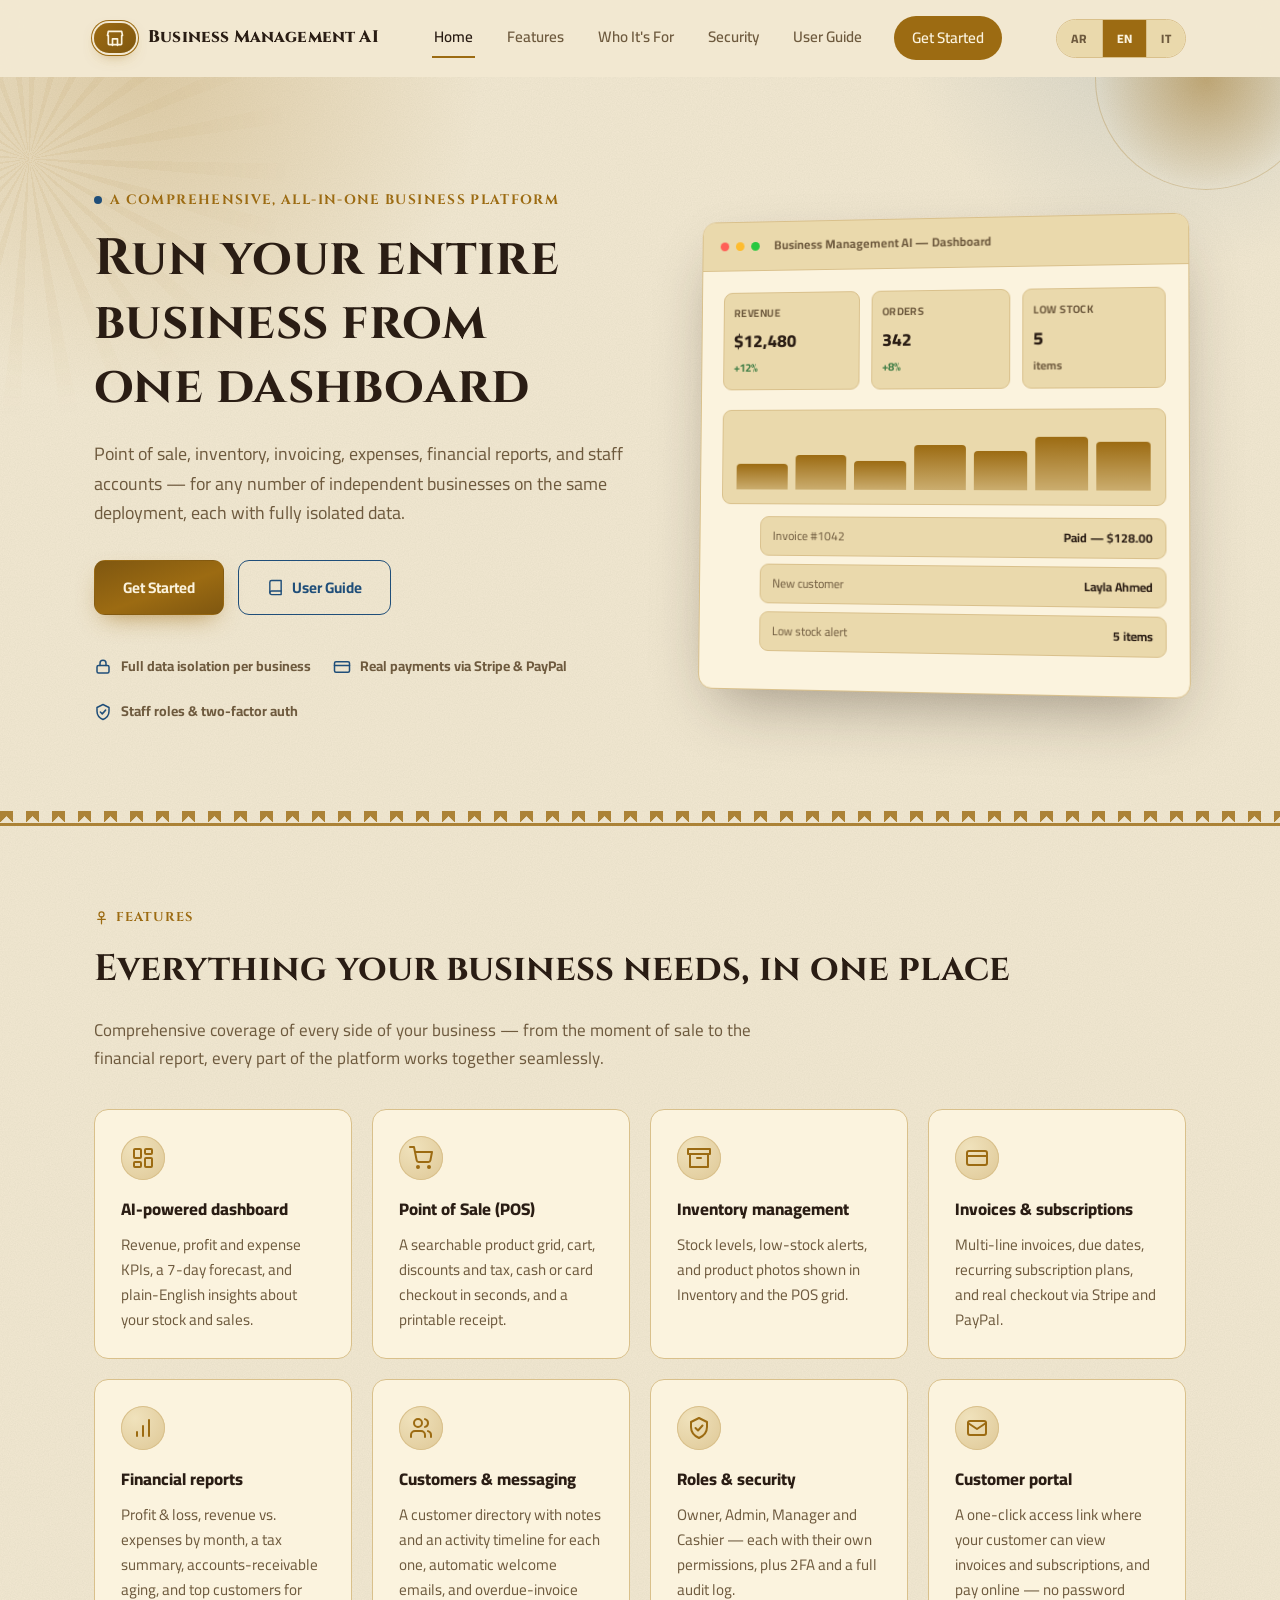
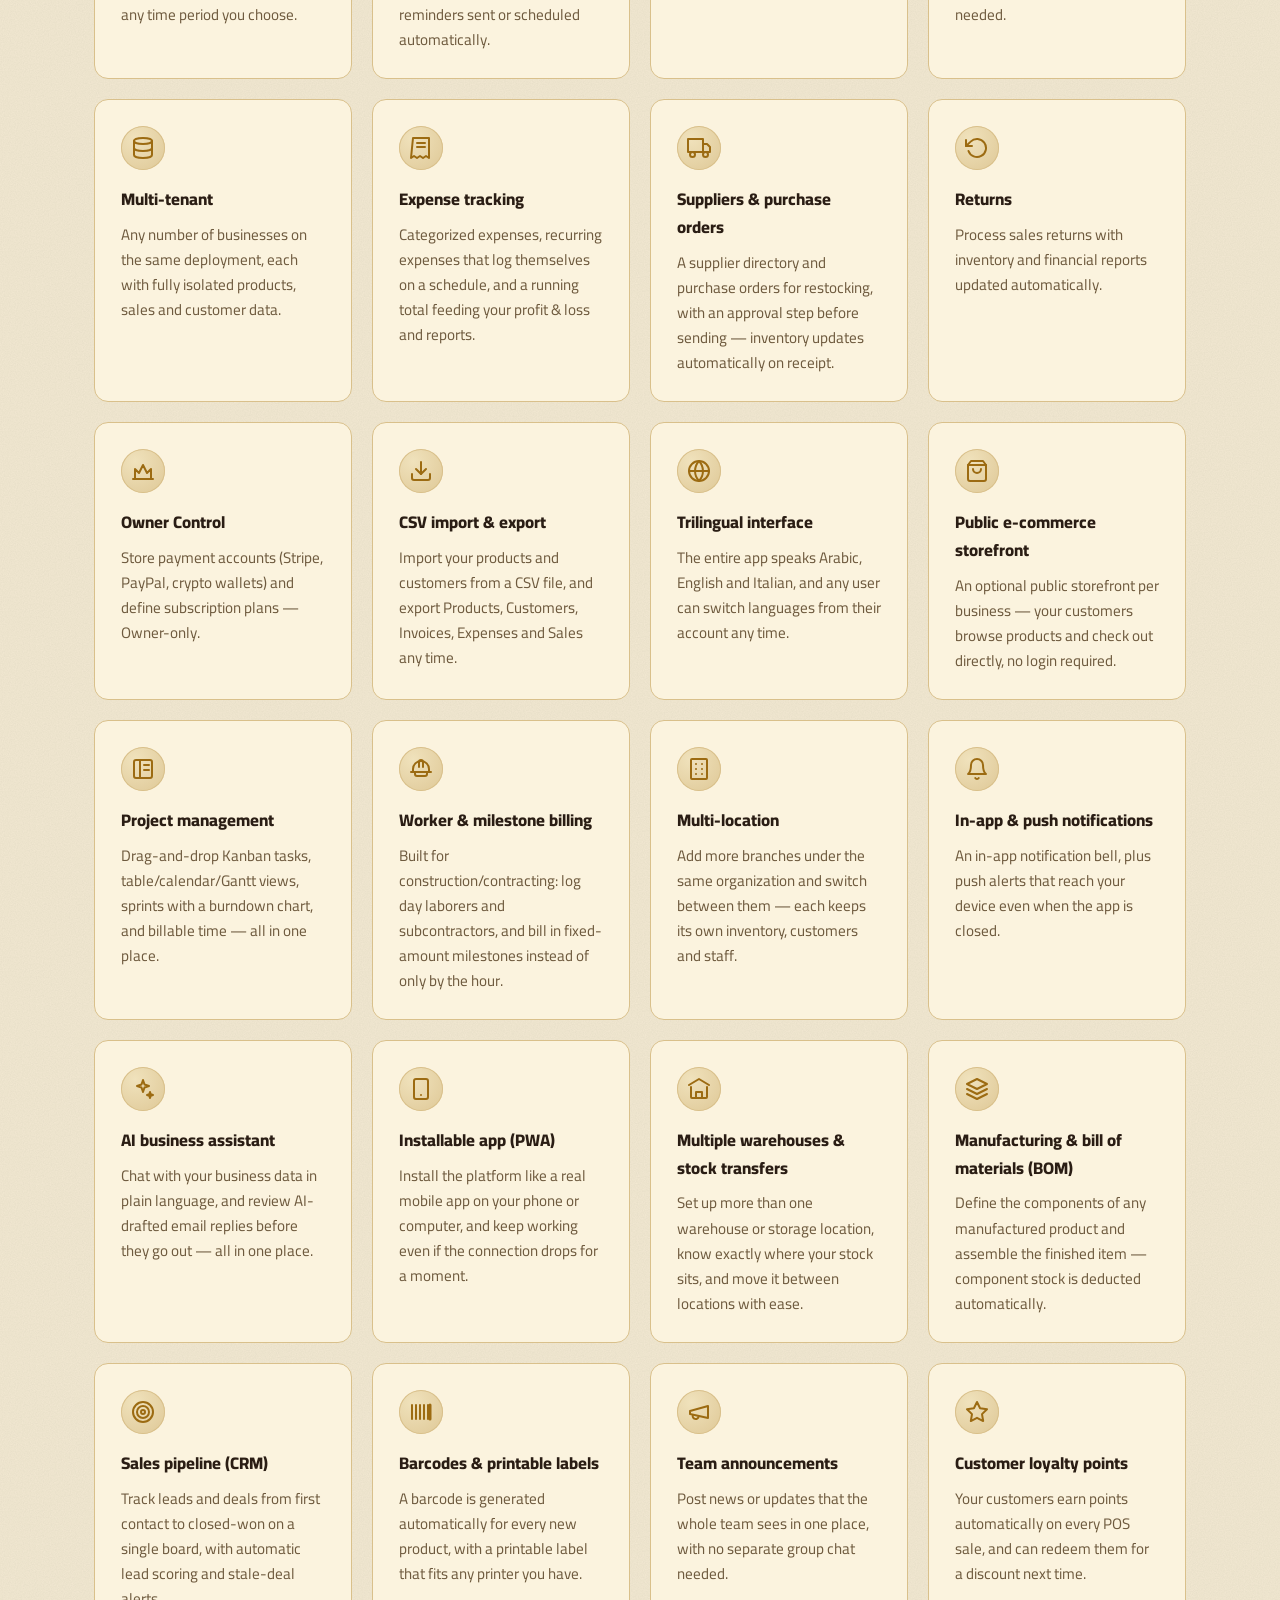
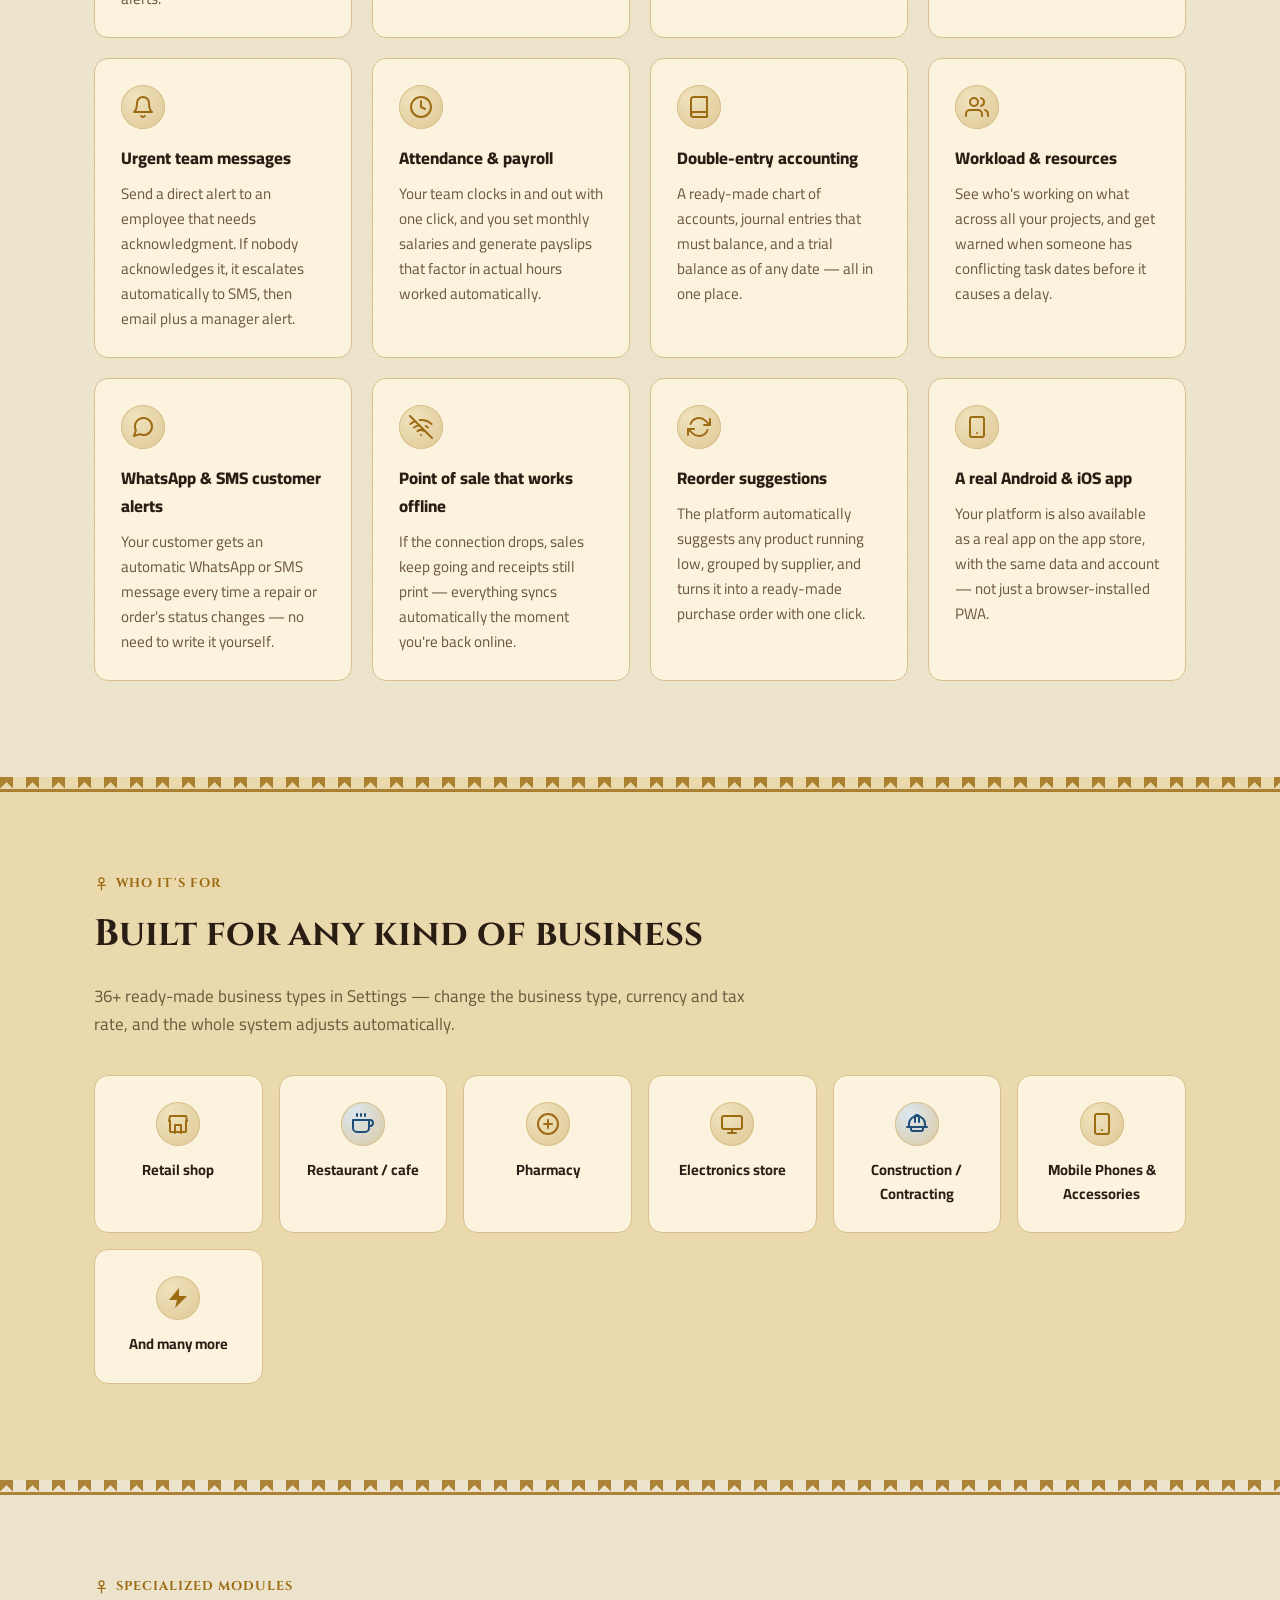
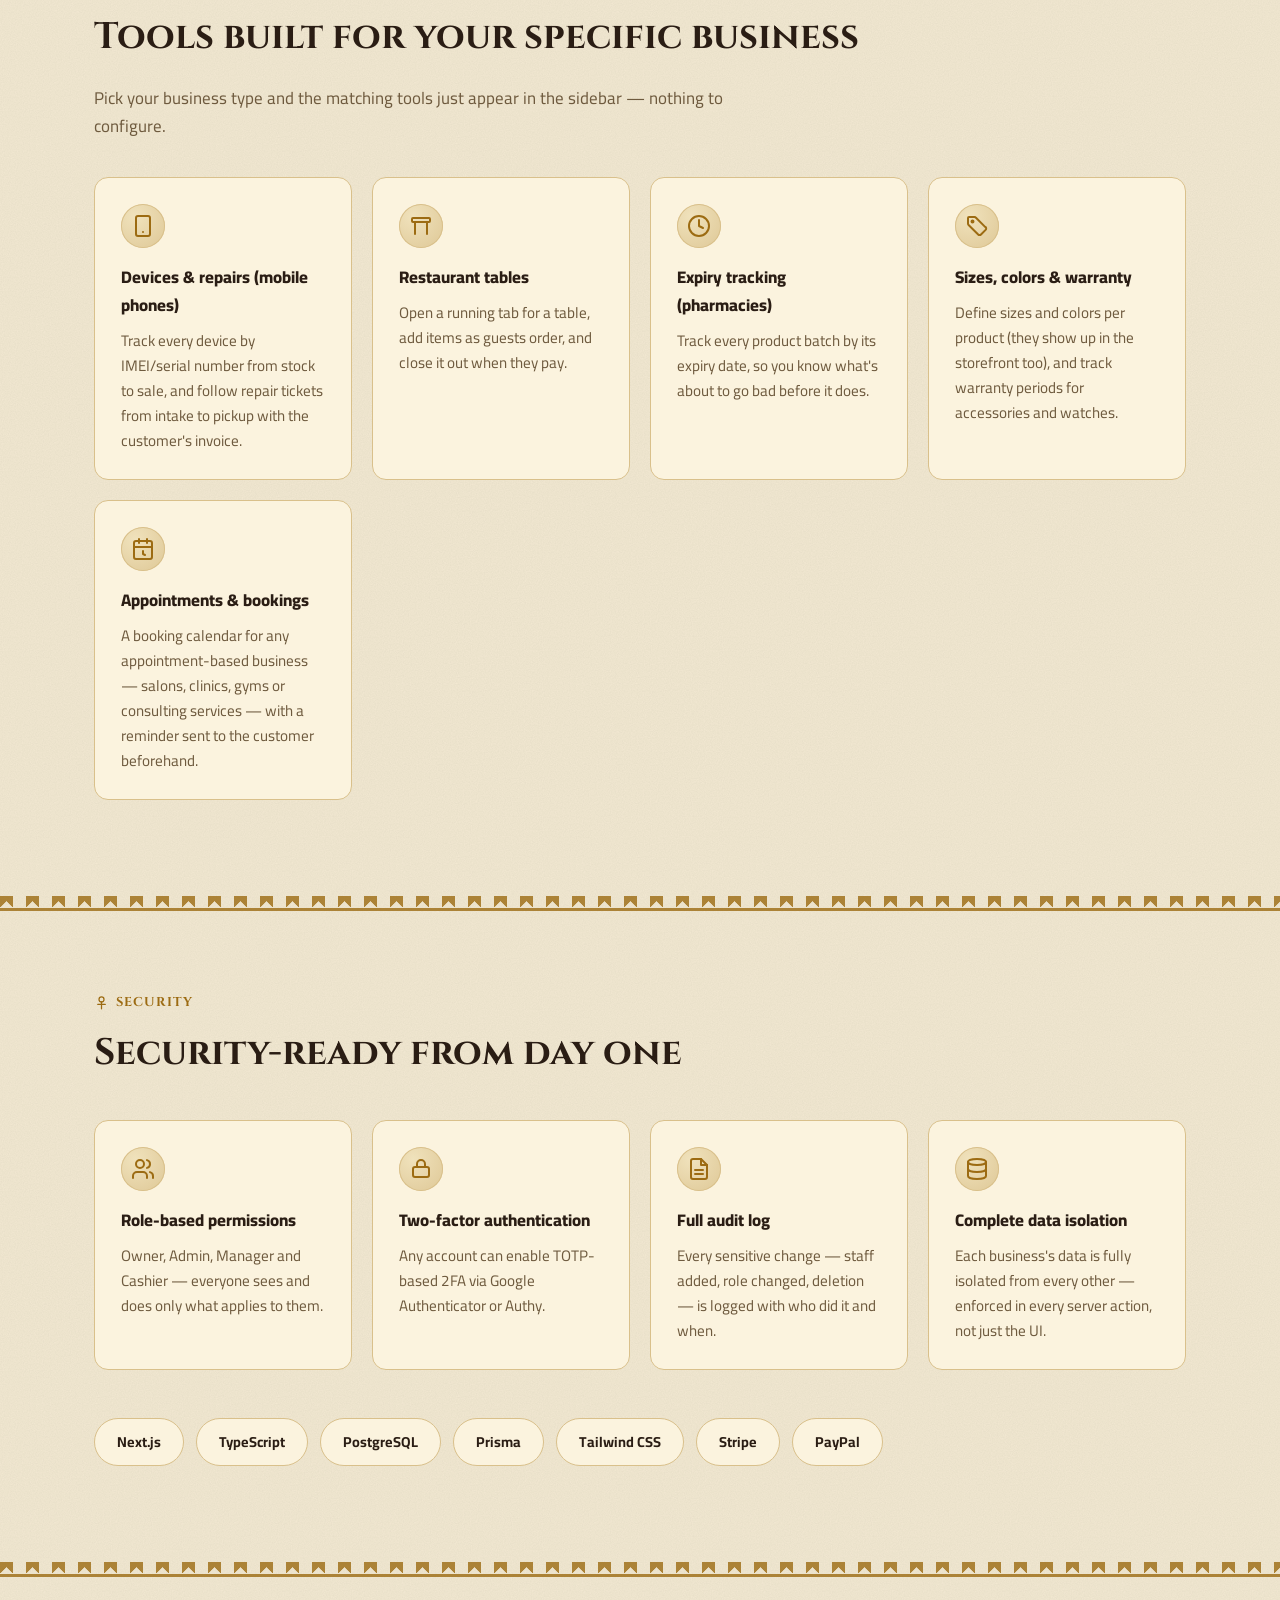
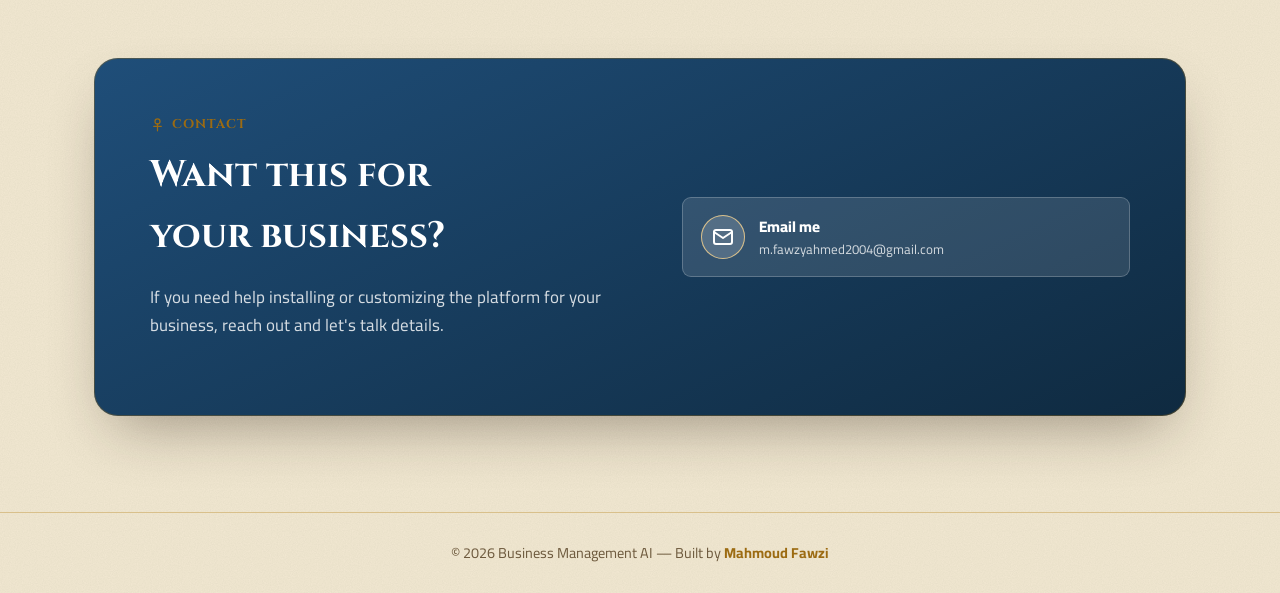
==== commit 270dde3e: "Add per-page SEO meta to all pages - cv.html: full title, description, canonical, Open Graph and Twi" ====
--- a/business-management-ai-website/index.html
+++ b/business-management-ai-website/index.html
@@ -5,9 +5,18 @@
 <meta name="viewport" content="width=device-width, initial-scale=1.0" />
 <title>Business Management AI — One Platform to Run Your Business</title>
 <meta name="description" content="Business Management AI — a multi-tenant platform for small businesses and shops: point of sale, inventory, invoicing, expenses, reports, staff roles, and an AI-generated insights dashboard." />
+<meta name="author" content="Mahmoud Fawzi" />
+<meta name="robots" content="index, follow" />
+<meta name="theme-color" content="#2A1D14" />
+<link rel="canonical" href="https://mahmoud2004540.github.io/Website/business-management-ai-website/index.html" />
+<meta property="og:site_name" content="Business Management AI" />
 <meta property="og:title" content="Business Management AI" />
 <meta property="og:description" content="One platform to run your entire business — POS, inventory, invoicing, reports and AI insights." />
 <meta property="og:type" content="website" />
+<meta property="og:url" content="https://mahmoud2004540.github.io/Website/business-management-ai-website/index.html" />
+<meta name="twitter:card" content="summary" />
+<meta name="twitter:title" content="Business Management AI" />
+<meta name="twitter:description" content="One platform to run your entire business — POS, inventory, invoicing, reports and AI insights." />
 <link rel="icon" href="data:image/svg+xml,%3Csvg xmlns='http://www.w3.org/2000/svg' viewBox='0 0 100 100'%3E%3Crect width='100' height='100' fill='%23F3E9D2'/%3E%3Ccircle cx='70' cy='26' r='11' fill='%23E6C158'/%3E%3Cpolygon points='50,22 88,82 12,82' fill='%232A1D14'/%3E%3Cpolygon points='50,22 66,82 34,82' fill='none' stroke='%23E6C158' stroke-width='3'/%3E%3C/svg%3E" />
 <link rel="preconnect" href="https://fonts.googleapis.com" />
 <link rel="preconnect" href="https://fonts.gstatic.com" crossorigin />
